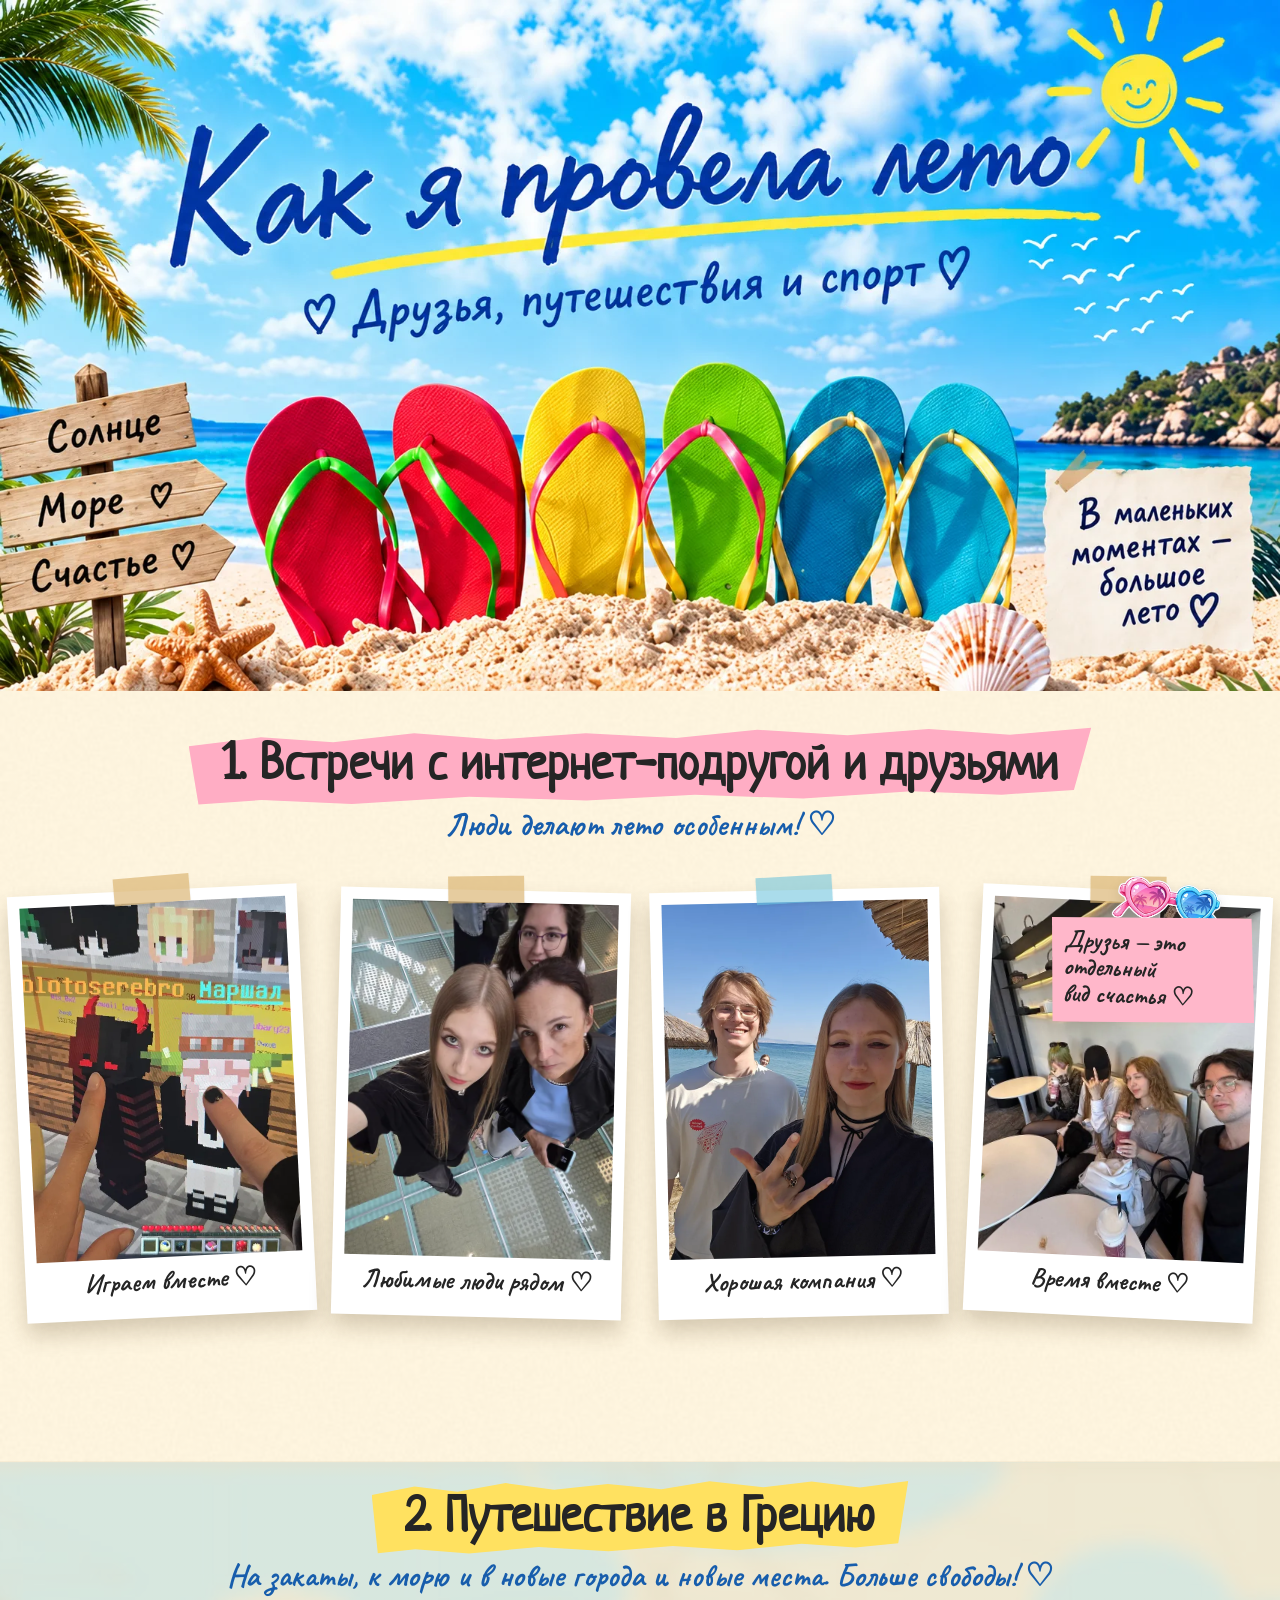
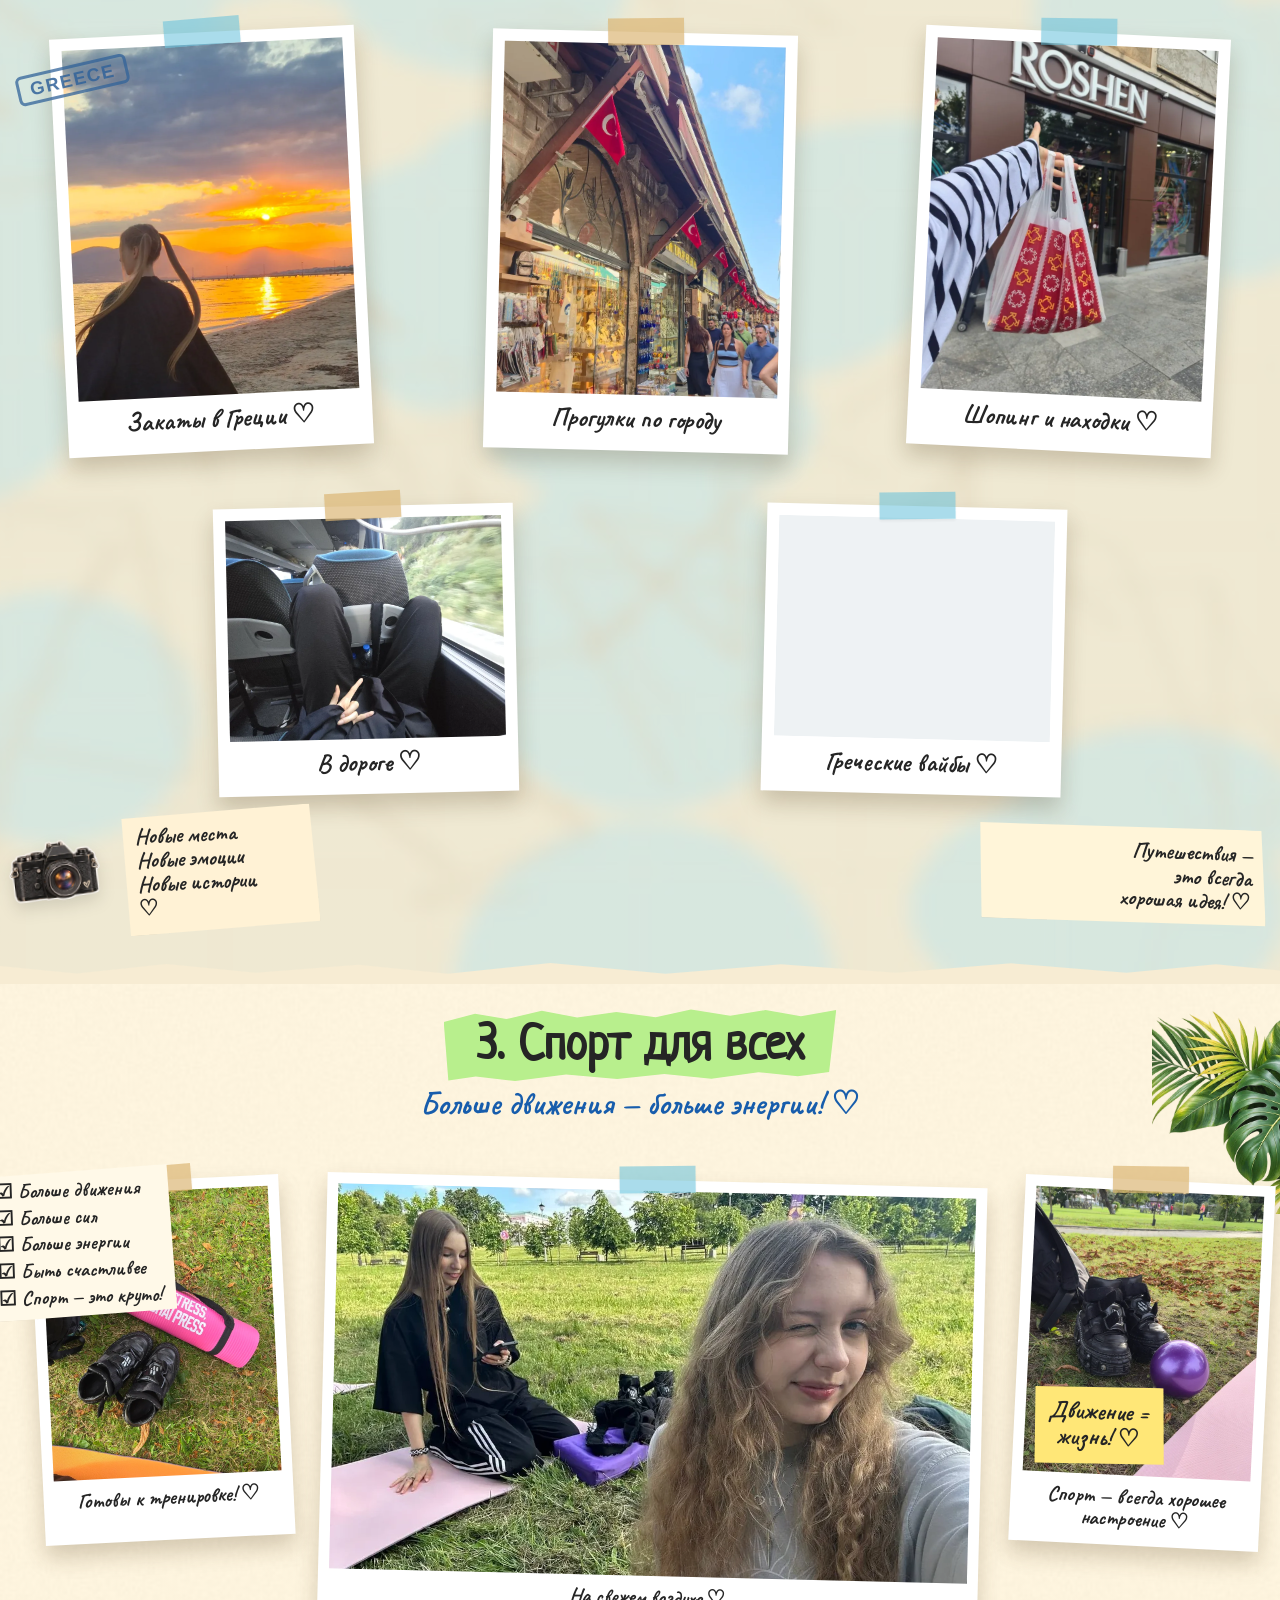
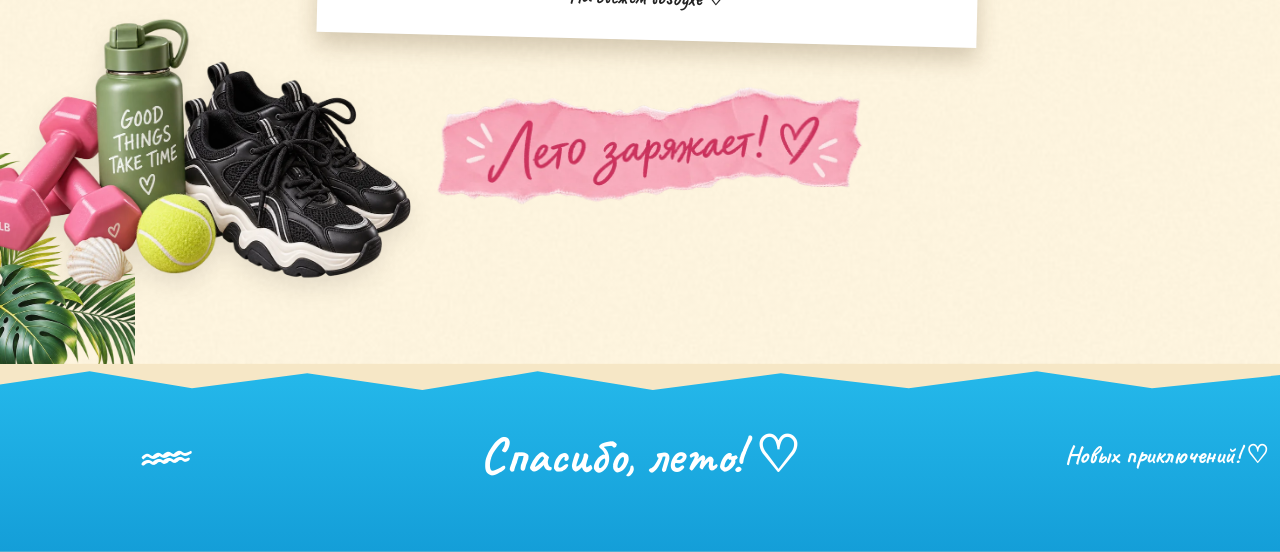
==== index.html @ 3015df46 "feat: init" ====
<!doctype html>
<html lang="ru">
<head>
<meta charset="utf-8"/>
<meta content="width=device-width, initial-scale=1.0" name="viewport"/>
<meta content="Личный летний фото-дневник: друзья, путешествие в Грецию и спорт." name="description"/>
<title>Как я провела лето</title>
<!-- Bootstrap 5.3: локальная копия, проект работает без подключения к CDN -->
<link href="assets/css/bootstrap.min.css" rel="stylesheet"/>
<link href="https://fonts.googleapis.com" rel="preconnect"/>
<link crossorigin="" href="https://fonts.gstatic.com" rel="preconnect"/>
<link as="style" href="https://fonts.googleapis.com/css2?family=Caveat:wght@500;600;700&amp;family=Marck+Script&amp;family=Neucha&amp;display=swap" onload="this.onload=null;this.rel='stylesheet'" rel="preload"/><noscript><link href="https://fonts.googleapis.com/css2?family=Caveat:wght@500;600;700&amp;family=Marck+Script&amp;family=Neucha&amp;display=swap" rel="stylesheet"/></noscript>
<link href="assets/css/style.css" rel="stylesheet"/>
</head>
<body>
<!-- HERO -->
<header class="hero hero-flat" id="top">
<div class="container-fluid px-0">
<img alt="Главный экран летнего скрапбука: Как я провела лето" class="hero-poster-flat img-fluid" decoding="async" fetchpriority="high" height="921" loading="eager" src="assets/images/hero/hero-poster-flat.webp" width="1707"/>
</div>
</header>
<main>
<!-- 1. FRIENDS -->
<section class="scrap-section friends-section position-relative" id="friends">
<img alt="" aria-hidden="true" class="section-palm section-palm-left d-none d-xl-block" decoding="async" height="615" loading="lazy" src="assets/images/decor-gen/palm-left.webp" width="620"/>
<img alt="" aria-hidden="true" class="section-palm section-palm-right d-none d-xl-block" decoding="async" height="620" loading="lazy" src="assets/images/decor-gen/palm-right.webp" width="615"/>
<div class="container position-relative content-layer">
<header class="section-heading text-center">
<h2><span class="paint-title pink">1. Встречи с интернет-подругой и друзьями</span></h2>
<p>Люди делают лето особенным! ♡</p>
</header>
<img alt="" aria-hidden="true" class="friends-glasses d-none d-lg-block" decoding="async" height="280" loading="lazy" src="assets/images/decor-gen/heart-glasses.webp" width="420"/>
<aside class="paper-note note-pink note-friends-top d-none d-xl-block">Друзья — это<br/>отдельный<br/>вид счастья ♡</aside>
<div class="row g-4 g-xl-3 align-items-start justify-content-center photo-row friends-row">
<div class="col-12 col-md-6 col-xl-3 d-flex justify-content-center">
<figure aria-label="Открыть фото на весь экран" class="polaroid js-lightbox rotate-left" role="button" tabindex="0">
<span class="tape beige"></span>
<img alt="Играем вместе в Minecraft" class="img-fluid" data-full="assets/images/friends/friends-01-full.webp" decoding="async" height="689" loading="lazy" src="assets/images/friends/friends-01.webp" width="1000"/>
<figcaption>Играем вместе ♡</figcaption>
</figure>
</div>
<div class="col-12 col-md-6 col-xl-3 d-flex justify-content-center">
<figure aria-label="Открыть фото на весь экран" class="polaroid js-lightbox rotate-sm-right" role="button" tabindex="0">
<span class="tape beige"></span>
<img alt="Фото с любимыми людьми" class="img-fluid" data-full="assets/images/friends/friends-02-full.webp" decoding="async" height="721" loading="lazy" src="assets/images/friends/friends-02.webp" width="1000"/>
<figcaption>Любимые люди рядом ♡</figcaption>
</figure>
</div>
<div class="col-12 col-md-6 col-xl-3 d-flex justify-content-center">
<figure aria-label="Открыть фото на весь экран" class="polaroid js-lightbox rotate-sm-left" role="button" tabindex="0">
<span class="tape blue"></span>
<img alt="Фото с другом у моря" class="img-fluid" data-full="assets/images/friends/friends-03-full.webp" decoding="async" height="1000" loading="lazy" src="assets/images/friends/friends-03.webp" width="750"/>
<figcaption>Хорошая компания ♡</figcaption>
</figure>
</div>
<div class="col-12 col-md-6 col-xl-3 d-flex justify-content-center">
<figure aria-label="Открыть фото на весь экран" class="polaroid js-lightbox rotate-right" role="button" tabindex="0">
<span class="tape beige"></span>
<img alt="Групповое фото друзей в кафе" class="img-fluid" data-full="assets/images/friends/friends-04-full.webp" decoding="async" height="750" loading="lazy" src="assets/images/friends/friends-04.webp" width="1000"/>
<figcaption>Время вместе ♡</figcaption>
</figure>
</div>
</div>
</div>
<div aria-hidden="true" class="torn-edge torn-blue"></div>
</section>
<!-- 2. TRAVEL -->
<section class="scrap-section travel-section position-relative" id="travel">
<div class="container position-relative content-layer">
<header class="section-heading text-center">
<h2><span class="paint-title yellow">2. Путешествие в Грецию</span></h2>
<p>На закаты, к морю и в новые города и новые места. Больше свободы! ♡</p>
</header>
<img alt="" aria-hidden="true" class="travel-plane d-none d-lg-block" decoding="async" height="433" loading="lazy" src="assets/images/decor-gen/plane.webp" width="650"/>
<img alt="" aria-hidden="true" class="travel-camera d-none d-lg-block" decoding="async" height="390" loading="lazy" src="assets/images/decor-gen/camera.webp" width="520"/>
<div aria-hidden="true" class="greece-stamp d-none d-md-block">GREECE</div>
<div class="row g-4 align-items-start justify-content-center photo-row travel-row-top">
<div class="col-12 col-md-6 col-xl-4 d-flex justify-content-center">
<figure aria-label="Открыть фото на весь экран" class="polaroid travel-card js-lightbox rotate-left" role="button" tabindex="0">
<span class="tape blue"></span>
<img alt="Закат на море в Греции" class="img-fluid" data-full="assets/images/travel/travel-01-full.webp" decoding="async" height="1000" loading="lazy" src="assets/images/travel/travel-01.webp" width="1000"/>
<figcaption>Закаты в Греции ♡</figcaption>
</figure>
</div>
<div class="col-12 col-md-6 col-xl-4 d-flex justify-content-center">
<figure aria-label="Открыть фото на весь экран" class="polaroid travel-card js-lightbox rotate-sm-right" role="button" tabindex="0">
<span class="tape beige"></span>
<img alt="Прогулки по городу во время путешествия" class="img-fluid" data-full="assets/images/travel/travel-02-full.webp" decoding="async" height="1000" loading="lazy" src="assets/images/travel/travel-02.webp" width="749"/>
<figcaption>Прогулки по городу</figcaption>
</figure>
</div>
<div class="col-12 col-md-8 col-xl-4 d-flex justify-content-center">
<figure aria-label="Открыть фото на весь экран" class="polaroid travel-card js-lightbox rotate-right" role="button" tabindex="0">
<span class="tape blue"></span>
<img alt="Покупки во время путешествия" class="img-fluid" data-full="assets/images/travel/travel-03-full.webp" decoding="async" height="1000" loading="lazy" src="assets/images/travel/travel-03.webp" width="750"/>
<figcaption>Шопинг и находки ♡</figcaption>
</figure>
</div>
</div>
<div class="row g-4 justify-content-center align-items-start photo-row travel-row-bottom mt-1">
<div class="col-12 col-md-6 col-xl-5 d-flex justify-content-center">
<figure aria-label="Открыть фото на весь экран" class="polaroid travel-card js-lightbox rotate-sm-left" role="button" tabindex="0">
<span class="tape beige"></span>
<img alt="Путешествие на автобусе" class="img-fluid" data-full="assets/images/travel/travel-04-full.webp" decoding="async" height="750" loading="lazy" src="assets/images/travel/travel-04.webp" width="1000"/>
<figcaption>В дороге ♡</figcaption>
</figure>
</div>
<div class="col-12 col-md-6 col-xl-5 d-flex justify-content-center">
<figure aria-label="Открыть фото на весь экран" class="polaroid travel-card js-lightbox rotate-sm-right" role="button" tabindex="0">
<span class="tape blue"></span>
<img alt="Греческий флаг у моря" class="img-fluid" data-full="assets/images/travel/travel-05-full.webp" decoding="async" height="834" loading="lazy" src="assets/images/travel/travel-05.webp" width="1000"/>
<figcaption>Греческие вайбы ♡</figcaption>
</figure>
</div>
</div>
<div class="row gy-3 mt-4 align-items-end justify-content-between notes-row">
<div class="col-12 col-md-5 col-xl-3 text-center text-md-start">
<aside class="paper-note note-beige rotate-left">Новые места<br/>Новые эмоции<br/>Новые истории<br/>♡</aside>
</div>
<div class="col-12 col-md-5 col-xl-3 text-center text-md-end ms-md-auto">
<aside class="paper-note rotate-right">Путешествия —<br/>это всегда<br/>хорошая идея! ♡</aside>
</div>
</div>
</div>
<div aria-hidden="true" class="torn-edge torn-paper"></div>
</section>
<!-- 3. SPORT -->
<section class="scrap-section sport-section position-relative" id="sport">
<img alt="" aria-hidden="true" class="section-palm sport-palm-left d-none d-xl-block" decoding="async" height="615" loading="lazy" src="assets/images/decor-gen/palm-left.webp" width="620"/>
<img alt="" aria-hidden="true" class="section-palm sport-palm-right d-none d-xl-block" decoding="async" height="620" loading="lazy" src="assets/images/decor-gen/palm-right.webp" width="615"/>
<div class="container position-relative content-layer">
<header class="section-heading text-center">
<h2><span class="paint-title green">3. Спорт для всех</span></h2>
<p>Больше движения — больше энергии! ♡</p>
</header>
<div class="row g-4 align-items-start justify-content-center photo-row sport-row">
<div class="col-12 col-md-4 col-xl-3 d-flex justify-content-center sport-photo-col sport-photo-left">
<figure aria-label="Открыть фото на весь экран" class="polaroid js-lightbox rotate-left" role="button" tabindex="0">
<span class="tape beige"></span>
<img alt="Спортивный коврик и обувь на траве" class="img-fluid" data-full="assets/images/sport/sport-01-full.webp" decoding="async" height="1000" loading="lazy" src="assets/images/sport/sport-01.webp" width="750"/>
<figcaption>Готовы к тренировке! ♡</figcaption>
</figure>
</div>
<div class="col-12 col-md-4 col-xl-6 d-flex justify-content-center sport-photo-col sport-photo-center">
<figure aria-label="Открыть фото на весь экран" class="polaroid js-lightbox rotate-sm-right" role="button" tabindex="0">
<span class="tape blue"></span>
<img alt="Тренировка на свежем воздухе" class="img-fluid" data-full="assets/images/sport/sport-02-full.webp" decoding="async" height="750" loading="lazy" src="assets/images/sport/sport-02.webp" width="1000"/>
<figcaption>На свежем воздухе ♡</figcaption>
</figure>
</div>
<div class="col-12 col-md-4 col-xl-3 d-flex justify-content-center sport-photo-col sport-photo-right">
<figure aria-label="Открыть фото на весь экран" class="polaroid js-lightbox rotate-right" role="button" tabindex="0">
<span class="tape beige"></span>
<img alt="Черная обувь и фиолетовый мяч" class="img-fluid" data-full="assets/images/sport/sport-03-full.webp" decoding="async" height="1000" loading="lazy" src="assets/images/sport/sport-03.webp" width="750"/>
<figcaption>Спорт — всегда хорошее настроение ♡</figcaption>
</figure>
</div>
</div>
<div class="row gy-4 mt-3 align-items-end sport-bottom-row">
<div class="col-12 col-lg-3 text-center text-lg-start order-2 order-lg-1 sport-checklist-col">
<div class="checklist-note d-inline-block text-start">
<div>☑ Больше движения</div>
<div>☑ Больше сил</div>
<div>☑ Больше энергии</div>
<div>☑ Быть счастливее</div>
<div>☑ Спорт — это круто!</div>
</div>
</div>
<div class="col-12 col-lg-6 text-center order-1 order-lg-2 sport-props-col">
<img alt="Лето заряжает!" class="energy-strip mx-auto" decoding="async" height="300" loading="lazy" src="assets/images/decor-gen/energy-strip.webp" width="900"/>
<img alt="Розовые гантели, бутылка, теннисный мяч и черные кроссовки" class="sport-props mx-auto" decoding="async" height="619" loading="lazy" src="assets/images/decor-gen/sport-props.webp" width="1100"/>
</div>
<div class="col-12 col-lg-3 text-center text-lg-end order-3 sport-note-col">
<aside class="paper-note note-yellow rotate-right d-inline-block">Движение =<br/>жизнь! ♡</aside>
</div>
</div>
</div>
</section>
</main>
<footer class="summer-footer">
<div class="container">
<div class="row align-items-center gy-2 text-center">
<div aria-hidden="true" class="col-md-3 d-none d-md-block footer-waves">≈≈≈≈</div>
<div class="col-12 col-md-6"><strong>Спасибо, лето! ♡</strong></div>
<div class="col-12 col-md-3 text-md-end"><span>Новых приключений! ♡</span></div>
</div>
</div>
</footer>
<div aria-hidden="true" class="lightbox-overlay" id="photoLightbox">
<button aria-label="Закрыть фото" class="lightbox-close" type="button">×</button>
<figure class="lightbox-figure">
<img alt="Увеличенное фото" class="lightbox-image" decoding="async" src=""/>
<figcaption class="lightbox-caption"></figcaption>
</figure>
</div>
<script>
    (function () {
      const lightbox = document.getElementById('photoLightbox');
      const lightboxImg = lightbox.querySelector('.lightbox-image');
      const lightboxCaption = lightbox.querySelector('.lightbox-caption');
      const closeBtn = lightbox.querySelector('.lightbox-close');
      const cards = document.querySelectorAll('.js-lightbox');

      function openLightbox(card) {
        const img = card.querySelector('img');
        const caption = card.querySelector('figcaption');
        lightboxImg.src = img.dataset.full || img.currentSrc || img.src;
        lightboxImg.alt = img.alt || 'Увеличенное фото';
        lightboxCaption.textContent = caption ? caption.textContent.trim() : '';
        lightbox.classList.add('is-open');
        lightbox.setAttribute('aria-hidden', 'false');
        document.body.classList.add('lightbox-open');
      }

      function closeLightbox() {
        lightbox.classList.remove('is-open');
        lightbox.setAttribute('aria-hidden', 'true');
        lightboxImg.src = '';
        document.body.classList.remove('lightbox-open');
      }

      cards.forEach(card => {
        card.addEventListener('click', () => openLightbox(card));
        card.addEventListener('keydown', (event) => {
          if (event.key === 'Enter' || event.key === ' ') {
            event.preventDefault();
            openLightbox(card);
          }
        });
      });

      closeBtn.addEventListener('click', closeLightbox);
      lightbox.addEventListener('click', (event) => {
        if (event.target === lightbox) closeLightbox();
      });
      document.addEventListener('keydown', (event) => {
        if (event.key === 'Escape' && lightbox.classList.contains('is-open')) closeLightbox();
      });
    }());
  </script>
</body>
</html>
---- assets/css/style.css ----
:root {
  --blue: #1656aa;
  --sky: #61d0f6;
  --pink: #ffadc4;
  --yellow: #ffe160;
  --green: #b8ef8d;
  --sand: #f6e4ba;
  --paper: #fff8e8;
  --ink: #252525;
}

* { box-sizing: border-box; }
html { scroll-behavior: smooth; overflow-x: hidden; }
body {
  margin: 0;
  overflow-x: hidden;
  color: var(--ink);
  background: #f6e7c6;
  font-family: "Neucha", "Comic Sans MS", cursive;
}
img { display: block; max-width: 100%; height: auto; }
.container { max-width: 1260px; }

/* =========================
   HERO
   ========================= */
.hero {
  min-height: 735px;
  background: linear-gradient(180deg, #42bce9 0%, #7dd9f8 68%, #f4e2b8 100%);
  isolation: isolate;
}
.hero-beach {
  position: absolute;
  z-index: 1;
  left: 50%;
  bottom: 0;
  transform: translateX(-50%);
  width: 100%;
  min-width: 1100px;
  height: auto;
  pointer-events: none;
}
.hero::after {
  content: "";
  position: absolute;
  z-index: 2;
  inset: 0;
  pointer-events: none;
  background: linear-gradient(180deg, rgba(58,184,233,.16) 0%, rgba(58,184,233,0) 36%, rgba(255,255,255,0) 100%);
}
.hero-content { z-index: 4; min-height: 735px; }
.hero-copy {
  position: relative;
  z-index: 6;
  width: min(980px, 86vw);
  padding-top: clamp(2.2rem, 4vw, 4rem);
}
.hero h1 {
  margin: 0;
  font-family: "Marck Script", "Caveat", cursive;
  font-size: clamp(4rem, 7.2vw, 7rem);
  line-height: .95;
  color: #104da7;
  text-shadow: 0 2px 0 rgba(255,255,255,.34);
}
.yellow-stroke {
  width: min(520px, 60vw);
  height: 11px;
  margin: .35rem auto .55rem;
  background: #ffe03e;
  border-radius: 999px;
  transform: rotate(-2.2deg);
}
.hero-copy p {
  margin: 0;
  font-family: "Caveat", cursive;
  font-size: clamp(1.7rem, 3vw, 2.8rem);
  font-weight: 700;
  color: #1758ad;
}
.hero-palm {
  position: absolute;
  z-index: 5;
  pointer-events: none;
  filter: drop-shadow(0 5px 8px rgba(0,0,0,.08));
}
.hero-palm-left { left: -1rem; top: -1rem; width: clamp(220px, 25vw, 420px); }
.hero-palm-right { right: -2rem; top: -1rem; width: clamp(210px, 23vw, 370px); }
.hero-sun {
  position: absolute;
  z-index: 7;
  top: 1.1rem;
  right: 3.6%;
  width: clamp(72px, 8vw, 116px);
  pointer-events: none;
}
.hero-sign {
  position: absolute;
  z-index: 7;
  left: .2rem;
  bottom: 7.8rem;
  width: clamp(155px, 15vw, 230px);
  filter: drop-shadow(0 10px 12px rgba(0,0,0,.14));
}
.hero-note {
  position: absolute;
  z-index: 7;
  right: .4rem;
  bottom: 7.7rem;
  width: clamp(165px, 15vw, 235px);
  filter: drop-shadow(0 9px 11px rgba(0,0,0,.12));
}
.bird-doodles {
  position: absolute;
  z-index: 7;
  right: 14%;
  top: 8.6rem;
  color: #fff;
  font-size: 1.6rem;
  line-height: .7;
  transform: rotate(-5deg);
  letter-spacing: -.2rem;
}

/* =========================
   BASE SCRAPBOOK SECTIONS
   ========================= */
.scrap-section {
  position: relative;
  padding: clamp(3.2rem, 6vw, 5.4rem) 0 clamp(3.4rem, 6vw, 5.6rem);
  isolation: isolate;
}
.scrap-section::before {
  content: "";
  position: absolute;
  z-index: -2;
  inset: 0;
  background-position: center;
  background-size: cover;
}
.friends-section::before,
.sport-section::before {
  background-image:
    linear-gradient(rgba(255,248,231,.78), rgba(255,248,231,.78)),
    url('../images/decor/paper-texture.jpg');
}
.travel-section::before {
  background-image:
    linear-gradient(rgba(255,249,232,.50), rgba(255,249,232,.50)),
    url('../images/decor/map-texture.jpg');
}
.content-layer { z-index: 4; }
.section-heading {
  position: relative;
  z-index: 6;
  margin-bottom: clamp(2.3rem, 4vw, 4rem);
}
.section-heading h2 {
  margin: 0;
  font-family: "Neucha", cursive;
  font-size: clamp(2rem, 4vw, 4rem);
  font-weight: 700;
  line-height: 1.06;
}
.paint-title {
  position: relative;
  display: inline-block;
  padding: .18em .55em .16em;
  z-index: 0;
}
.paint-title::before {
  content: "";
  position: absolute;
  z-index: -1;
  inset: -.08em -.18em;
  clip-path: polygon(0 16%, 8% 5%, 16% 13%, 25% 2%, 34% 12%, 44% 5%, 54% 13%, 63% 3%, 73% 12%, 82% 5%, 91% 14%, 100% 6%, 98% 91%, 90% 96%, 80% 90%, 68% 98%, 56% 91%, 44% 97%, 31% 90%, 18% 98%, 8% 91%, 1% 96%);
  transform: rotate(-.7deg);
}
.paint-title.pink::before { background: var(--pink); }
.paint-title.yellow::before { background: var(--yellow); }
.paint-title.green::before { background: var(--green); }
.section-heading p {
  margin: .65rem auto 0;
  max-width: 900px;
  font-family: "Caveat", cursive;
  font-size: clamp(1.45rem, 2.5vw, 2.45rem);
  font-weight: 700;
  color: #175dac;
  line-height: 1.08;
}
.section-palm {
  position: absolute;
  z-index: 1;
  width: clamp(210px, 21vw, 350px);
  pointer-events: none;
  opacity: .95;
}
.section-palm-left { left: -4.4rem; top: 2.5rem; }
.section-palm-right { right: -5rem; bottom: 2.5rem; }
.sport-palm-left { left: -5rem; bottom: 1rem; }
.sport-palm-right { right: -5rem; top: 2rem; }

/* Polaroids */
.photo-row { position: relative; z-index: 5; }
.polaroid {
  position: relative;
  width: 100%;
  max-width: 310px;
  margin: 0 auto;
  background: #fff;
  padding: 11px 11px 18px;
  box-shadow: 0 12px 22px rgba(70,45,14,.22);
  transition: transform .18s ease, box-shadow .18s ease;
}
.travel-card { max-width: 355px; }
.polaroid img {
  width: 100%;
  height: auto;
  object-fit: contain;
  background: #eef2f4;
}
.polaroid figcaption {
  padding-top: 10px;
  text-align: center;
  font-family: "Caveat", cursive;
  font-size: clamp(1.2rem, 1.55vw, 1.75rem);
  font-weight: 700;
  line-height: 1.05;
  color: #252525;
}
.tape {
  position: absolute;
  z-index: 3;
  left: 50%;
  top: -14px;
  width: 76px;
  height: 27px;
  transform: translateX(-50%) rotate(-2deg);
  opacity: .84;
  box-shadow: 0 2px 3px rgba(0,0,0,.06);
}
.tape.beige { background: rgba(220,182,116,.82); }
.tape.blue { background: rgba(105,194,219,.67); }
.rotate-left { transform: rotate(-2.8deg); }
.rotate-right { transform: rotate(2.8deg); }
.rotate-sm-left { transform: rotate(-1.3deg); }
.rotate-sm-right { transform: rotate(1.4deg); }
.rotate-left:hover { transform: rotate(-2.8deg) scale(1.015); }
.rotate-right:hover { transform: rotate(2.8deg) scale(1.015); }
.rotate-sm-left:hover { transform: rotate(-1.3deg) scale(1.015); }
.rotate-sm-right:hover { transform: rotate(1.4deg) scale(1.015); }
.polaroid:hover { box-shadow: 0 17px 27px rgba(70,45,14,.27); }

/* Notes */
.paper-note,
.checklist-note {
  position: relative;
  padding: .9rem 1.05rem;
  background: #fff5d9;
  font-family: "Caveat", cursive;
  font-size: clamp(1.2rem, 1.55vw, 1.6rem);
  font-weight: 700;
  line-height: 1.08;
  box-shadow: 0 9px 15px rgba(62,41,18,.15);
  clip-path: polygon(2% 5%, 97% 0, 100% 95%, 4% 100%);
}
.note-pink { background: #ffb7ca; }
.note-yellow { background: #ffe777; }
.note-beige { background: #fff2d5; }
.notes-row { position: relative; z-index: 6; }
.note-friends-top {
  position: absolute;
  z-index: 8;
  right: 1rem;
  top: 10.4rem;
  transform: rotate(2deg);
}
.friends-glasses {
  position: absolute;
  z-index: 8;
  right: 1.6rem;
  top: 6.8rem;
  width: clamp(100px, 11vw, 155px);
  filter: drop-shadow(0 5px 6px rgba(0,0,0,.10));
}

/* Travel decorations */
.travel-plane {
  position: absolute;
  z-index: 3;
  right: 13.5rem;
  top: 6.1rem;
  width: clamp(125px, 16vw, 260px);
  transform: rotate(-10deg);
  filter: drop-shadow(0 5px 6px rgba(0,0,0,.08));
}
.travel-flag {
  position: absolute;
  z-index: 7;
  right: .8rem;
  top: 9.2rem;
  width: clamp(110px, 11vw, 158px);
  filter: drop-shadow(0 7px 8px rgba(0,0,0,.10));
}
.travel-camera {
  position: absolute;
  z-index: 7;
  left: .4rem;
  bottom: 2rem;
  width: clamp(110px, 11vw, 165px);
  transform: rotate(-7deg);
  filter: drop-shadow(0 7px 8px rgba(0,0,0,.12));
}
.greece-stamp {
  position: absolute;
  z-index: 6;
  left: .9rem;
  top: 10rem;
  border: 3px solid rgba(50,99,154,.75);
  color: rgba(50,99,154,.86);
  padding: .18rem .65rem;
  font: 800 1.15rem/1 Arial, sans-serif;
  letter-spacing: .08em;
  transform: rotate(-13deg);
  border-radius: 6px;
}
.route-text {
  position: relative;
  z-index: 5;
  font-family: "Caveat", cursive;
  font-size: clamp(1.2rem, 2vw, 1.9rem);
  font-weight: 700;
  color: #2a608e;
}

/* Sport */
.checklist-note {
  background: #fff9e8;
  font-size: clamp(1.05rem, 1.4vw, 1.42rem);
  transform: rotate(-2deg);
}
.checklist-note div + div { margin-top: .32rem; }
.sport-bottom-row { position: relative; z-index: 6; }
.energy-strip {
  width: min(410px, 86%);
  margin-bottom: .45rem;
}
.sport-props {
  width: min(720px, 100%);
  filter: drop-shadow(0 10px 12px rgba(0,0,0,.10));
}

/* Section torn dividers */
.torn-edge {
  position: absolute;
  z-index: 9;
  left: 0;
  right: 0;
  bottom: -1px;
  height: 30px;
  clip-path: polygon(0 44%, 6% 66%, 13% 38%, 20% 64%, 28% 40%, 35% 67%, 43% 35%, 52% 67%, 61% 39%, 70% 64%, 79% 36%, 88% 64%, 95% 39%, 100% 57%, 100% 100%, 0 100%);
}
.torn-blue { background: #1bb7ea; }
.torn-paper { background: #f7ecd3; }

/* Footer */
.summer-footer {
  position: relative;
  background: linear-gradient(180deg, #25b9eb 0%, #149ed8 100%);
  color: #fff;
  padding: 2.6rem 0 2.8rem;
  clip-path: polygon(0 11%, 7% 4%, 15% 13%, 24% 5%, 33% 14%, 42% 4%, 51% 14%, 61% 5%, 71% 13%, 81% 4%, 90% 13%, 100% 6%, 100% 100%, 0 100%);
}
.summer-footer strong {
  font-family: "Caveat", cursive;
  font-size: clamp(2.2rem, 4.3vw, 4rem);
  font-weight: 700;
}
.summer-footer span,
.footer-waves {
  font-family: "Caveat", cursive;
  font-size: clamp(1.25rem, 2vw, 2rem);
  font-weight: 700;
}
.footer-waves { font-size: 3rem; letter-spacing: -.4rem; transform: rotate(-5deg); }

/* =========================
   RESPONSIVE
   ========================= */
@media (max-width: 1199.98px) {
  .hero-sign { bottom: 6rem; }
  .hero-note { bottom: 6rem; }
  .note-friends-top { display: none !important; }
  .friends-glasses { top: 7.8rem; right: .4rem; }
}

@media (max-width: 991.98px) {
  .hero { min-height: 660px; }
  .hero-content { min-height: 660px; }
  .hero-beach { width: 118%; min-width: 980px; }
  .hero-copy { padding-top: 2.8rem; }
  .hero-sign, .hero-note { display: none !important; }
  .travel-plane, .travel-flag, .travel-camera { display: none !important; }
  .section-palm { display: none !important; }
}

@media (max-width: 767.98px) {
  .hero { min-height: 610px; }
  .hero-content { min-height: 610px; }
  .hero-beach { width: 170%; min-width: 900px; }
  .hero-copy { width: 92vw; padding-top: 2.4rem; }
  .hero h1 { font-size: clamp(3.1rem, 15vw, 5rem); }
  .hero-copy p { font-size: clamp(1.4rem, 7vw, 2.05rem); }
  .yellow-stroke { width: 72vw; height: 9px; }
  .hero-sun { width: 68px; right: 1rem; }
  .bird-doodles { display: none !important; }

  .scrap-section { padding: 3.1rem 0 4rem; }
  .section-heading { margin-bottom: 2.1rem; }
  .section-heading h2 { font-size: clamp(1.8rem, 8.5vw, 2.6rem); }
  .section-heading p { font-size: 1.55rem; padding-inline: .5rem; }

  .photo-row { row-gap: 2rem !important; }
  .polaroid,
  .travel-card { max-width: min(90vw, 420px); }
  .rotate-left, .rotate-right, .rotate-sm-left, .rotate-sm-right { transform: rotate(0); }
  .rotate-left:hover, .rotate-right:hover, .rotate-sm-left:hover, .rotate-sm-right:hover { transform: scale(1.01); }
  .friends-row .col-12:nth-child(odd) .polaroid { transform: rotate(-.7deg); }
  .friends-row .col-12:nth-child(even) .polaroid { transform: rotate(.7deg); }

  .friends-glasses, .greece-stamp { display: none !important; }
  .notes-row .col-12 { text-align: center !important; }
  .paper-note { max-width: 300px; }
  .route-text { font-size: 1.18rem; }

  .checklist-note { width: min(330px, 92vw); }
  .energy-strip { width: min(360px, 86%); }
  .sport-props { width: min(620px, 100%); }
  .summer-footer { padding-top: 2.8rem; }
}

@media (max-width: 430px) {
  .hero { min-height: 570px; }
  .hero-content { min-height: 570px; }
  .hero-beach { width: 205%; min-width: 820px; }
  .hero-copy { padding-top: 2rem; }
  .hero h1 { font-size: 3.35rem; }
  .hero-copy p { font-size: 1.45rem; }
  .hero-sun { width: 58px; top: .7rem; }
  .paint-title { padding-inline: .35em; }
  .polaroid figcaption { font-size: 1.35rem; }
  .paper-note { font-size: 1.18rem; }
}

/* =========================================================
   PIXEL-PRECISION REFINEMENTS FOR THE PROVIDED LAYOUT
   Bootstrap still controls the responsive grid; these rules
   tune proportions, cropping and decorative positioning.
   ========================================================= */

/* keep decorative layers from ever creating a horizontal scrollbar */
body, main, .hero, .scrap-section, .summer-footer { width: 100%; max-width: 100%; }
.hero, .scrap-section { overflow: hidden; }

@media (min-width: 1200px) {
  .container { max-width: 1280px; }

  /* HERO: more sky, smaller beach composition, no title collisions */
  .hero,
  .hero-content { min-height: 790px; height: 790px; }
  .hero-beach {
    width: 1160px;
    min-width: 0;
    max-width: none;
    bottom: 0;
  }
  .hero-copy {
    width: 900px;
    padding-top: 52px;
  }
  .hero h1 {
    font-size: 96px;
    line-height: .92;
    white-space: nowrap;
  }
  .yellow-stroke {
    width: 535px;
    height: 10px;
    margin-top: 10px;
    margin-bottom: 10px;
  }
  .hero-copy p { font-size: 35px; }
  .hero-palm-left { width: 235px; left: -38px; top: -18px; }
  .hero-palm-right { display: none !important; }
  .hero-sun { width: 130px; top: 8px; right: 36px; }
  .hero-sign { width: 215px; left: 5px; bottom: 83px; }
  .hero-note { width: 205px; right: 13px; bottom: 80px; }
  .bird-doodles { top: 167px; right: 11%; font-size: 25px; }

  /* shared scrapbook sizing */
  .scrap-section { padding-left: 0; padding-right: 0; }
  .section-heading { margin-bottom: 58px; }
  .section-heading h2 { font-size: 49px; }
  .section-heading p { font-size: 32px; margin-top: 10px; }
  .paint-title { padding: .12em .5em .15em; }

  /* FRIENDS */
  .friends-section { padding-top: 40px; padding-bottom: 150px; }
  .friends-section .section-heading { margin-bottom: 64px; }
  .friends-row { --bs-gutter-x: 18px; }
  .friends-row .polaroid {
    max-width: 294px;
    padding: 12px 12px 18px;
  }
  .friends-row .polaroid img {
    width: 100%;
    aspect-ratio: 3 / 4;
    object-fit: cover;
  }
  .friends-row .polaroid figcaption { min-height: 42px; font-size: 26px; }
  .friends-row .col-xl-3:nth-child(1) img { object-position: 50% 50%; }
  .friends-row .col-xl-3:nth-child(2) img { object-position: 49% 50%; }
  .friends-row .col-xl-3:nth-child(3) img { object-position: 50% 44%; }
  .friends-row .col-xl-3:nth-child(4) img { object-position: 53% 50%; }
  .friends-glasses { width: 130px; top: 128px; right: 17px; }
  .note-friends-top { top: 205px; right: 8px; font-size: 25px; }
  .friends-section .notes-row { margin-top: 58px !important; }
  .friends-section .paper-note { font-size: 25px; min-width: 210px; }
  .section-palm-left { width: 245px; left: -105px; top: 12px; }
  .section-palm-right { width: 245px; right: -92px; bottom: 12px; }

  /* TRAVEL */
  .travel-section { padding-top: 45px; padding-bottom: 75px; }
  .travel-section .section-heading { margin-bottom: 52px; }
  .travel-row-top { --bs-gutter-x: 30px; }
  .travel-row-top .travel-card {
    max-width: 305px;
    padding: 12px 12px 18px;
  }
  .travel-row-top .travel-card img {
    aspect-ratio: 4 / 5;
    width: 100%;
    object-fit: cover;
  }
  .travel-row-top .travel-card figcaption { font-size: 26px; }
  .travel-row-bottom {
    margin-top: 32px !important;
    --bs-gutter-x: 58px;
  }
  .travel-row-bottom .travel-card {
    max-width: 300px;
    padding: 12px 12px 18px;
  }
  .travel-row-bottom .travel-card img {
    aspect-ratio: 5 / 4;
    width: 100%;
    object-fit: cover;
  }
  .travel-row-bottom .travel-card figcaption { font-size: 26px; }
  .travel-row-top .col-xl-4:nth-child(1) img { object-position: 50% 50%; }
  .travel-row-top .col-xl-4:nth-child(2) img { object-position: 50% 50%; }
  .travel-row-top .col-xl-4:nth-child(3) img { object-position: 50% 50%; }
  .travel-section .notes-row { margin-top: 22px !important; }
  .travel-section .paper-note { font-size: 24px; min-width: 205px; }
  .travel-plane { width: 185px; top: 160px; right: 132px; }
  .travel-flag { width: 130px; top: 176px; right: 12px; }
  .greece-stamp { top: 181px; left: 16px; }
  .travel-camera { width: 132px; left: 22px; bottom: 42px; }

  /* SPORT: compact like the mockup; props decorate instead of creating a huge row */
  .sport-section { padding-top: 44px; padding-bottom: 34px; }
  .sport-section .section-heading { margin-bottom: 45px; }
  .sport-row { --bs-gutter-x: 42px; }
  .sport-row .polaroid {
    max-width: 265px;
    padding: 11px 11px 16px;
  }
  .sport-row .polaroid img {
    aspect-ratio: 4 / 5;
    width: 100%;
    object-fit: cover;
  }
  .sport-row .polaroid figcaption {
    min-height: 50px;
    font-size: 23px;
  }
  .sport-bottom-row {
    min-height: 230px;
    margin-top: 24px !important;
    align-items: end !important;
  }
  .sport-bottom-row .col-lg-3 { padding-bottom: 18px; }
  .sport-bottom-row .col-lg-6 {
    display: flex;
    flex-direction: column;
    align-items: center;
    justify-content: flex-end;
  }
  .checklist-note { font-size: 20px; padding: 12px 15px; }
  .energy-strip { width: 315px; margin: 0 auto -2px; }
  .sport-props { width: 470px; margin-top: -1px; }
  .sport-bottom-row .paper-note { font-size: 23px; }
  .sport-palm-left { width: 235px; left: -100px; bottom: -22px; }
  .sport-palm-right { width: 235px; right: -98px; top: 18px; }

  /* divider and footer scale */
  .torn-edge { height: 34px; }
  .summer-footer {
    min-height: 165px;
    padding: 48px 0 28px;
  }
  .summer-footer strong { font-size: 50px; }
  .summer-footer span { font-size: 25px; }
  .footer-waves { font-size: 38px; }
}

/* tablet: keep photo crops consistent without any overlaps */
@media (min-width: 768px) and (max-width: 1199.98px) {
  .friends-row .polaroid img,
  .sport-row .polaroid img { aspect-ratio: 4 / 5; object-fit: cover; width: 100%; }
  .travel-row-top .travel-card img { aspect-ratio: 4 / 5; object-fit: cover; width: 100%; }
  .travel-row-bottom .travel-card img { aspect-ratio: 5 / 4; object-fit: cover; width: 100%; }
}

/* mobile: one clean column, full readability, no absolutely positioned decor over content */
@media (max-width: 767.98px) {
  .hero {
    min-height: 560px;
    background: linear-gradient(180deg, #4bc1ec 0%, #83dcf8 69%, #f1d8aa 100%);
  }
  .hero-content { min-height: 560px; }
  .hero-beach { width: 900px; min-width: 900px; bottom: 0; }
  .hero-copy { padding-top: 30px; }
  .hero h1 { line-height: .95; }
  .hero-sun { display: block !important; width: 58px; right: 10px; top: 8px; }

  .scrap-section { padding-top: 48px; padding-bottom: 62px; }
  .section-heading { margin-bottom: 38px; }
  .photo-row { --bs-gutter-y: 34px; }
  .polaroid,
  .travel-card { max-width: min(86vw, 390px); }
  .friends-row .polaroid img,
  .sport-row .polaroid img,
  .travel-row-top .travel-card img {
    aspect-ratio: 4 / 5;
    object-fit: cover;
    width: 100%;
  }
  .travel-row-bottom .travel-card img {
    aspect-ratio: 5 / 4;
    object-fit: cover;
    width: 100%;
  }
  .friends-section .notes-row,
  .travel-section .notes-row { margin-top: 36px !important; }
  .sport-bottom-row { margin-top: 32px !important; }
  .sport-props { width: min(92vw, 480px); }
  .summer-footer { clip-path: polygon(0 8%, 9% 3%, 20% 10%, 32% 4%, 45% 10%, 57% 3%, 70% 10%, 83% 4%, 100% 9%, 100% 100%, 0 100%); }
}

/* final vertical rhythm alignment against the reference poster */
@media (min-width: 1200px) {
  .hero-beach {
    -webkit-mask-image: linear-gradient(to bottom, transparent 0, rgba(0,0,0,.45) 8%, #000 20%, #000 100%);
    mask-image: linear-gradient(to bottom, transparent 0, rgba(0,0,0,.45) 8%, #000 20%, #000 100%);
  }
  .friends-section { padding-bottom: 176px; }
  .travel-section { padding-bottom: 61px; }

  .sport-section { padding-bottom: 12px; }
  .sport-bottom-row {
    min-height: 82px;
    margin-top: 6px !important;
  }
  .sport-bottom-row .col-lg-3 { padding-bottom: 6px; }
  .energy-strip { width: 286px; margin-bottom: -3px; }
  .sport-props { width: 410px; }

  .summer-footer {
    min-height: 188px;
    padding-top: 54px;
    padding-bottom: 34px;
  }
}

/* sport composition: side notes sit beside the photos, while the props stay compact */
@media (min-width: 1200px) {
  .sport-section .section-heading { margin-bottom: 95px; }
  .sport-section { padding-bottom: 0; }
  .sport-bottom-row { margin-top: -55px !important; }
  .energy-strip { margin-bottom: -70px; }
  .sport-bottom-row .col-lg-3:first-child .checklist-note {
    transform: translateY(-300px) rotate(-2deg);
  }
  .sport-bottom-row .col-lg-3:last-child .paper-note {
    transform: translateY(-300px) rotate(2.8deg);
  }
}

@media (min-width: 1200px) {
  .sport-row { max-width: 1000px; margin-left: auto; margin-right: auto; }
  .sport-bottom-row .col-lg-3:first-child .checklist-note {
    transform: translateY(-390px) rotate(-2deg);
  }
  .sport-bottom-row .col-lg-3:last-child .paper-note {
    transform: translateY(-390px) rotate(2.8deg);
  }
}

/* =========================================================
   REVISION 2 — fixes from annotated screenshots
   ========================================================= */

/* photos should stay still on hover; opening now happens on click */
.polaroid,
.polaroid:hover,
.rotate-left:hover,
.rotate-right:hover,
.rotate-sm-left:hover,
.rotate-sm-right:hover {
  transition: box-shadow .18s ease;
}
.rotate-left:hover { transform: rotate(-2.8deg); }
.rotate-right:hover { transform: rotate(2.8deg); }
.rotate-sm-left:hover { transform: rotate(-1.3deg); }
.rotate-sm-right:hover { transform: rotate(1.4deg); }
.polaroid:hover { box-shadow: 0 12px 22px rgba(70,45,14,.22); }
.js-lightbox { cursor: zoom-in; }
.js-lightbox:focus-visible {
  outline: 3px solid rgba(22, 86, 170, .48);
  outline-offset: 4px;
}

/* default lightbox */
body.lightbox-open { overflow: hidden; }
.lightbox-overlay {
  position: fixed;
  inset: 0;
  z-index: 1000;
  display: flex;
  align-items: center;
  justify-content: center;
  padding: 1rem;
  background: rgba(7, 13, 24, .84);
  opacity: 0;
  visibility: hidden;
  pointer-events: none;
  transition: opacity .18s ease, visibility .18s ease;
}
.lightbox-overlay.is-open {
  opacity: 1;
  visibility: visible;
  pointer-events: auto;
}
.lightbox-figure {
  margin: 0;
  width: min(96vw, 1220px);
  max-height: 94vh;
  display: flex;
  flex-direction: column;
  align-items: center;
  gap: .7rem;
}
.lightbox-image {
  display: block;
  width: auto;
  max-width: 100%;
  max-height: calc(94vh - 4rem);
  border-radius: 8px;
  box-shadow: 0 22px 50px rgba(0, 0, 0, .35);
  background: #fff;
}
.lightbox-caption {
  color: #fff;
  text-align: center;
  font-family: "Caveat", cursive;
  font-size: clamp(1.35rem, 2vw, 2rem);
  font-weight: 700;
}
.lightbox-close {
  position: absolute;
  top: .8rem;
  right: 1rem;
  width: 46px;
  height: 46px;
  border: 0;
  border-radius: 50%;
  background: rgba(255,255,255,.15);
  color: #fff;
  font-size: 2rem;
  line-height: 1;
}

@media (min-width: 1200px) {
  /* HERO */
  .hero,
  .hero-content { min-height: 770px; height: 770px; }
  .hero-palm-left {
    width: 210px;
    left: -22px;
    top: -6px;
  }
  .hero-sun {
    width: 116px;
    top: 40px;
    right: 96px;
  }
  .hero-sign {
    width: 188px;
    left: 28px;
    bottom: 26px;
  }
  .hero-note {
    width: 198px;
    right: 28px;
    bottom: 58px;
  }
  .yellow-stroke {
    width: 505px;
    height: 8px;
    margin-top: 8px;
    margin-bottom: 13px;
    transform: rotate(-1.4deg);
  }

  /* FRIENDS */
  .friends-section {
    padding-top: 42px;
    padding-bottom: 44px;
  }
  .friends-section .section-palm { display: none !important; }
  .friends-section .notes-row { display: none !important; }
  .friends-section .torn-edge {
    display: none;
  }
  .friends-section .section-heading { margin-bottom: 48px; }
  .friends-row .polaroid { max-width: 290px; }
  .friends-glasses {
    width: 112px;
    top: 132px;
    right: 58px;
  }
  .note-friends-top {
    top: 182px;
    right: 24px;
    font-size: 24px;
  }

  /* TRAVEL */
  .travel-section {
    padding-top: 22px;
    padding-bottom: 42px;
  }
  .travel-section .section-heading { margin-bottom: 38px; }
  .travel-plane {
    right: 112px;
    top: 148px;
    width: 150px;
  }
  .travel-flag { display: none !important; }
  .travel-section .notes-row {
    margin-top: 8px !important;
    position: relative;
    z-index: 7;
  }
  .travel-section .notes-row > .col-xl-3:first-child {
    padding-left: 8.5rem;
  }
  .travel-section .notes-row > .col-xl-3:last-child {
    margin-top: .25rem;
  }
  .travel-section .paper-note {
    min-width: 198px;
    font-size: 22px;
  }
  .travel-camera {
    width: 92px;
    left: 18px;
    bottom: 72px;
    transform: rotate(-4deg);
    z-index: 5;
  }

  /* SPORT */
  .sport-section {
    padding-top: 28px;
    padding-bottom: 10px;
  }
  .sport-section .section-heading {
    margin-bottom: 58px;
  }
  .sport-row {
    max-width: 1100px;
    margin-inline: auto;
    --bs-gutter-x: 18px;
  }
  .sport-photo-left .polaroid,
  .sport-photo-right .polaroid {
    max-width: 250px;
  }
  .sport-photo-center .polaroid {
    max-width: 338px;
  }
  .sport-photo-center .polaroid img {
    aspect-ratio: 1 / 1.15;
    object-position: center top;
  }
  .sport-photo-left .polaroid img,
  .sport-photo-right .polaroid img {
    aspect-ratio: 4 / 5;
  }
  .sport-row .polaroid figcaption {
    min-height: 48px;
    font-size: 21px;
  }
  .sport-bottom-row {
    position: relative;
    min-height: 156px;
    margin-top: -8px !important;
    align-items: end !important;
  }
  .sport-checklist-col {
    display: flex;
    align-items: flex-start;
    justify-content: flex-start;
    padding-top: 4px;
    transform: translateY(-238px);
    z-index: 7;
  }
  .sport-note-col {
    display: flex;
    align-items: flex-start;
    justify-content: flex-end;
    transform: translateY(-210px);
    z-index: 7;
  }
  .sport-note-col .paper-note {
    font-size: 22px;
  }
  .sport-props-col {
    position: relative;
    transform: translateX(-268px);
    align-items: flex-end !important;
  }
  .sport-props-col .energy-strip {
    width: 290px;
    margin: 0 0 -54px;
  }
  .sport-props-col .sport-props {
    width: 385px;
  }
  .sport-palm-right {
    width: 210px;
    right: -82px;
    top: 18px;
  }
}

/* tablet cleanup */
@media (min-width: 768px) and (max-width: 1199.98px) {
  .friends-section .notes-row { display: none !important; }
  .friends-section { padding-bottom: 48px; }
  .friends-section .torn-edge { display: none; }
  .travel-camera { width: 84px; left: 10px; bottom: 20px; }
  .travel-flag { display: none !important; }
  .sport-row .col-md-4:nth-child(2) .polaroid { max-width: 330px; }
  .sport-row .col-md-4:nth-child(1) .polaroid,
  .sport-row .col-md-4:nth-child(3) .polaroid { max-width: 250px; }
  .sport-props-col { order: 3 !important; }
}

/* mobile */
@media (max-width: 767.98px) {
  .yellow-stroke { height: 6px; width: 68vw; }
  .friends-section .notes-row,
  .travel-flag,
  .travel-camera,
  .travel-plane,
  .friends-glasses,
  .note-friends-top { display: none !important; }
  .friends-section .torn-edge { display: none; }
  .friends-section { padding-bottom: 48px; }

  .sport-photo-center .polaroid { max-width: min(88vw, 360px); }
  .sport-photo-left .polaroid,
  .sport-photo-right .polaroid { max-width: min(82vw, 320px); }
  .sport-bottom-row {
    margin-top: 24px !important;
    row-gap: 1rem;
  }
  .sport-props-col {
    order: 3 !important;
  }
  .sport-checklist-col { order: 2 !important; }
  .sport-note-col { order: 4 !important; }
  .sport-props-col .energy-strip { margin-bottom: -40px; width: min(72vw, 290px); }
  .sport-props-col .sport-props { width: min(88vw, 390px); }
}

@media (max-width: 767.98px) {
  .rotate-left:hover,
  .rotate-right:hover,
  .rotate-sm-left:hover,
  .rotate-sm-right:hover {
    transform: rotate(0) !important;
  }
  .friends-row .col-12:nth-child(odd) .polaroid:hover { transform: rotate(-.7deg) !important; }
  .friends-row .col-12:nth-child(even) .polaroid:hover { transform: rotate(.7deg) !important; }
}

/* =========================================================
   REVISION 3 — pixel alignment pass from the marked screenshots
   ========================================================= */
@media (min-width: 1200px) {
  /* 1. Hero: put the highlighted pieces into the requested zones. */
  .hero-sun {
    width: 230px;
    top: 72px;
    right: 105px;
  }
  .hero-sign {
    width: 300px;
    left: -290px;
    bottom: 8px;
  }
  .hero-note {
    width: 210px;
    right: -100px;
    bottom: 48px;
  }
  .yellow-stroke {
    width: 500px;
    height: 6px;
    margin-top: 8px;
    margin-bottom: 13px;
    transform: rotate(-1deg);
  }

  /* 2. Friends: no bottom stickers/palms, but keep the section ending
     at a calm, deliberate baseline instead of snapping immediately. */
  .friends-section {
    padding-bottom: 145px;
  }

  /* 4. Travel: camera sits beside/below the note, never over its text. */
  .travel-camera {
    width: 96px;
    left: 6px;
    bottom: 28px;
  }
  .travel-section .notes-row > .col-xl-3:first-child {
    padding-left: 7.5rem;
    transform: translateY(-10px);
  }

  /* 5. Sport: exact three-part desktop composition. The middle photo is
     deliberately much wider while keeping almost the same height. */
  .sport-row {
    display: grid;
    grid-template-columns: 260px 680px 260px;
    column-gap: 20px;
    max-width: 1280px;
    width: 1280px;
    margin-left: auto;
    margin-right: auto;
    --bs-gutter-x: 0;
    --bs-gutter-y: 0;
  }
  .sport-row > .sport-photo-col {
    width: auto;
    max-width: none;
    padding-left: 0;
    padding-right: 0;
  }
  .sport-photo-left { grid-column: 1; }
  .sport-photo-center { grid-column: 2; }
  .sport-photo-right { grid-column: 3; }
  .sport-photo-left .polaroid,
  .sport-photo-right .polaroid {
    max-width: 250px;
  }
  .sport-photo-center .polaroid {
    width: 660px;
    max-width: 660px;
  }
  .sport-photo-center .polaroid img {
    width: 100%;
    height: 385px;
    aspect-ratio: auto;
    object-fit: cover;
    object-position: 50% 36%;
  }
  .sport-photo-center .polaroid figcaption {
    min-height: 48px;
  }

  /* Props: move the whole black-marked group into the yellow-marked area. */
  .sport-props-col {
    transform: translate(-538px, -24px);
  }
  .sport-props-col .energy-strip {
    width: 290px;
  }
  .sport-props-col .sport-props {
    width: 385px;
  }
}

/* keep Bootstrap stacking intact below desktop */
@media (max-width: 1199.98px) {
  .sport-row {
    display: flex;
    width: auto;
  }
  .sport-photo-center .polaroid img {
    height: auto;
  }
}

/* narrow phones: keep the decorative sun away from the title */
@media (max-width: 575.98px) {
  .hero-sun { display: none !important; }
}

/* =========================================================
   REVISION 4 — final polish: stable offline fallbacks, spacing and desktop balance
   ========================================================= */
:root {
  --font-hand: "Caveat", "Segoe Print", "Comic Neue", "Comic Sans MS", cursive, sans-serif;
  --font-title: "Marck Script", "Segoe Script", "URW Chancery L", "Segoe Print", "Comic Neue", cursive, sans-serif;
  --font-marker: "Neucha", "Segoe Print", "Comic Neue", "Comic Sans MS", cursive, sans-serif;
}

body { font-family: var(--font-marker); }
.hero h1 { font-family: var(--font-title); }
.hero-copy p,
.section-heading p,
.polaroid figcaption,
.paper-note,
.checklist-note,
.route-text,
.summer-footer strong,
.summer-footer span,
.footer-waves,
.lightbox-caption { font-family: var(--font-hand); }
.section-heading h2 { font-family: var(--font-marker); }

/* Keep the image cards completely still under the pointer. */
.polaroid,
.polaroid:hover {
  transition: box-shadow .15s ease;
}

/* The lower edge of the friends block is intentional and clean. */
.friends-section::after {
  content: "";
  position: absolute;
  left: 0;
  right: 0;
  bottom: 0;
  height: 1px;
  background: rgba(174, 146, 92, .08);
  pointer-events: none;
}

@media (min-width: 1200px) {
  /* Slightly more breathing room around the travel bottom notes. */
  .travel-section .notes-row {
    min-height: 92px;
    align-items: center !important;
  }
  .travel-camera {
    bottom: 34px;
  }

  /* Sport stickers should read as side decorations, not cover the photos. */
  .sport-checklist-col,
  .sport-note-col {
    pointer-events: none;
  }
  .sport-checklist-col .checklist-note,
  .sport-note-col .paper-note {
    pointer-events: auto;
  }

  /* Keep props in the requested lower-left target while adding a little air. */
  .sport-props-col {
    transform: translate(-528px, -12px);
  }
  .sport-props-col .sport-props {
    width: 390px;
  }
}

@media (min-width: 1500px) {
  .sport-checklist-col {
    transform: translate(-150px, -238px);
  }
  .sport-note-col {
    transform: translate(145px, -210px);
  }
}

@media (min-width: 1200px) and (max-width: 1499.98px) {
  .sport-checklist-col {
    transform: translate(-30px, -238px);
  }
  .sport-note-col {
    transform: translate(30px, -210px);
  }
}

@media (max-width: 767.98px) {
  body { font-family: var(--font-marker); }
  .hero h1 { font-family: var(--font-title); }
  .hero-sun { display: none !important; }
  .lightbox-overlay { padding: .65rem; }
  .lightbox-close {
    top: .55rem;
    right: .55rem;
    width: 42px;
    height: 42px;
  }
}

/* =========================================================
   REVISION 5 — final requested move of the sport bottom decor
   ========================================================= */
@media (min-width: 1200px) {
  .sport-bottom-row {
    position: relative;
    min-height: 255px;
    margin-top: 4px !important;
    overflow: visible;
  }

  /* put the props group into the left highlighted zone */
  .sport-props-col {
    position: absolute;
    left: -105px;
    bottom: -8px;
    width: 430px;
    transform: none !important;
    display: block !important;
    text-align: left !important;
    z-index: 6;
  }
  .sport-props-col .sport-props {
    position: relative;
    z-index: 2;
    width: 400px;
    margin: 0;
  }

  /* move the pink ribbon into the right highlighted zone and enlarge it */
  .sport-props-col .energy-strip {
    position: absolute;
    left: 470px;
    top: 22px;
    width: 350px;
    margin: 0;
    z-index: 1;
  }
}

@media (min-width: 1200px) and (max-width: 1499.98px) {
  .sport-props-col {
    left: -70px;
  }
  .sport-props-col .energy-strip {
    left: 435px;
    top: 28px;
    width: 330px;
  }
}

@media (max-width: 1199.98px) {
  .sport-props-col .energy-strip,
  .sport-props-col .sport-props {
    position: static;
  }
}

/* =========================================================
   REVISION 6 — final sport-bottom placement from the last markup
   ========================================================= */
@media (min-width: 1200px) {
  /* Left props group: center it inside the user's yellow target area. */
  .sport-props-col {
    left: -125px;
    bottom: 82px;
    width: 440px;
  }
  .sport-props-col .sport-props {
    width: 440px;
    margin: 0;
  }

  /* Pink "Лето заряжает!" ribbon: move to the green target and enlarge it. */
  .sport-props-col .energy-strip {
    left: 482px;
    top: 4px;
    width: 590px;
    margin: 0;
  }
}

@media (min-width: 1200px) and (max-width: 1499.98px) {
  .sport-props-col {
    left: -92px;
    bottom: 72px;
    width: 420px;
  }
  .sport-props-col .sport-props {
    width: 420px;
  }
  .sport-props-col .energy-strip {
    left: 450px;
    top: 8px;
    width: 540px;
  }
}

/* =========================================================
   REVISION 7 — last visual cleanup from the final comments
   ========================================================= */
@media (min-width: 1200px) {
  /* HERO: hide edge seams and slightly rebalance the decorative items. */
  .hero-beach {
    width: 1290px;
    min-width: 0;
    max-width: none;
    bottom: 0;
    clip-path: inset(0 84px 0 84px);
    -webkit-mask-image: linear-gradient(to bottom, transparent 0, rgba(0,0,0,.45) 8%, #000 20%, #000 100%);
    mask-image: linear-gradient(to bottom, transparent 0, rgba(0,0,0,.45) 8%, #000 20%, #000 100%);
  }
  .hero-palm-left {
    width: 228px;
    left: -2px;
    top: -6px;
    clip-path: inset(0 28px 0 0);
  }
  .hero-sign {
    width: 236px;
    left: 10px;
    bottom: 22px;
  }
  .hero-note {
    width: 212px;
    right: 14px;
    bottom: 56px;
    clip-path: inset(0 0 0 36px);
  }
  .yellow-stroke {
    width: 540px;
    height: 5px;
    margin-top: 12px;
    margin-bottom: 13px;
    transform: rotate(-1deg);
  }

  /* SPORT: enlarge props and move the ribbon into the marked green zone. */
  .sport-bottom-row {
    min-height: 305px;
    overflow: visible;
  }
  .sport-props-col {
    left: -96px;
    bottom: 74px;
    width: 560px;
    z-index: 6;
  }
  .sport-props-col .sport-props {
    width: 520px;
    margin: 0;
  }
  .sport-props-col .energy-strip {
    left: 540px;
    top: 54px;
    width: 480px;
    margin: 0;
    z-index: 1;
  }
}

@media (min-width: 1200px) and (max-width: 1499.98px) {
  .hero-beach {
    width: 1230px;
    clip-path: inset(0 72px 0 72px);
  }
  .hero-sign {
    width: 220px;
    left: 6px;
  }
  .hero-note {
    width: 202px;
    right: 10px;
  }

  .sport-props-col {
    left: -70px;
    bottom: 66px;
    width: 520px;
  }
  .sport-props-col .sport-props {
    width: 480px;
  }
  .sport-props-col .energy-strip {
    left: 500px;
    top: 56px;
    width: 440px;
  }
}

/* =========================================================
   REVISION 8 — flat hero poster + final sport note move
   ========================================================= */
.hero-flat {
  min-height: auto !important;
  height: auto !important;
  background: transparent !important;
  overflow: visible !important;
}
.hero-flat .container-fluid {
  max-width: 100%;
}
.hero-poster-flat {
  display: block;
  width: 100%;
  height: auto;
}
.hero-flat::after,
.hero-flat .torn-edge,
.hero-flat .hero-beach,
.hero-flat .hero-palm,
.hero-flat .hero-sun,
.hero-flat .hero-content,
.hero-flat .hero-copy,
.hero-flat .hero-sign,
.hero-flat .hero-note,
.hero-flat .bird-doodles {
  display: none !important;
}

@media (min-width: 1200px) {
  .sport-bottom-row {
    position: relative;
    min-height: 310px;
  }
  .sport-note-col {
    position: absolute;
    right: 115px;
    bottom: 42px;
    transform: none !important;
    z-index: 8;
    width: auto;
    text-align: center !important;
    display: block !important;
  }
  .sport-note-col .paper-note {
    font-size: 24px;
    margin: 0;
  }
}

@media (min-width: 1200px) and (max-width: 1499.98px) {
  .sport-note-col {
    right: 86px;
    bottom: 38px;
  }
}

@media (max-width: 1199.98px) {
  .hero-flat { background: transparent !important; }
  .hero-poster-flat {
    width: 100%;
    max-width: 100%;
  }
}

/* =========================================================
   REVISION 9 — requested mobile sport spacing + new hero image
   ========================================================= */
@media (max-width: 767.98px) {
  /* Keep the ribbon readable and place the props a little lower on phones. */
  .sport-props-col .energy-strip {
    margin-bottom: 12px !important;
  }
  .sport-props-col .sport-props {
    margin-top: 22px !important;
  }
}

/* =========================================================
   REVISION 10 — move the yellow sport note into the lower-right area
   ========================================================= */
@media (min-width: 1200px) {
  .sport-note-col {
    right: 128px;
    bottom: 98px;
  }
}

@media (min-width: 1200px) and (max-width: 1499.98px) {
  .sport-note-col {
    right: 102px;
    bottom: 92px;
  }
}
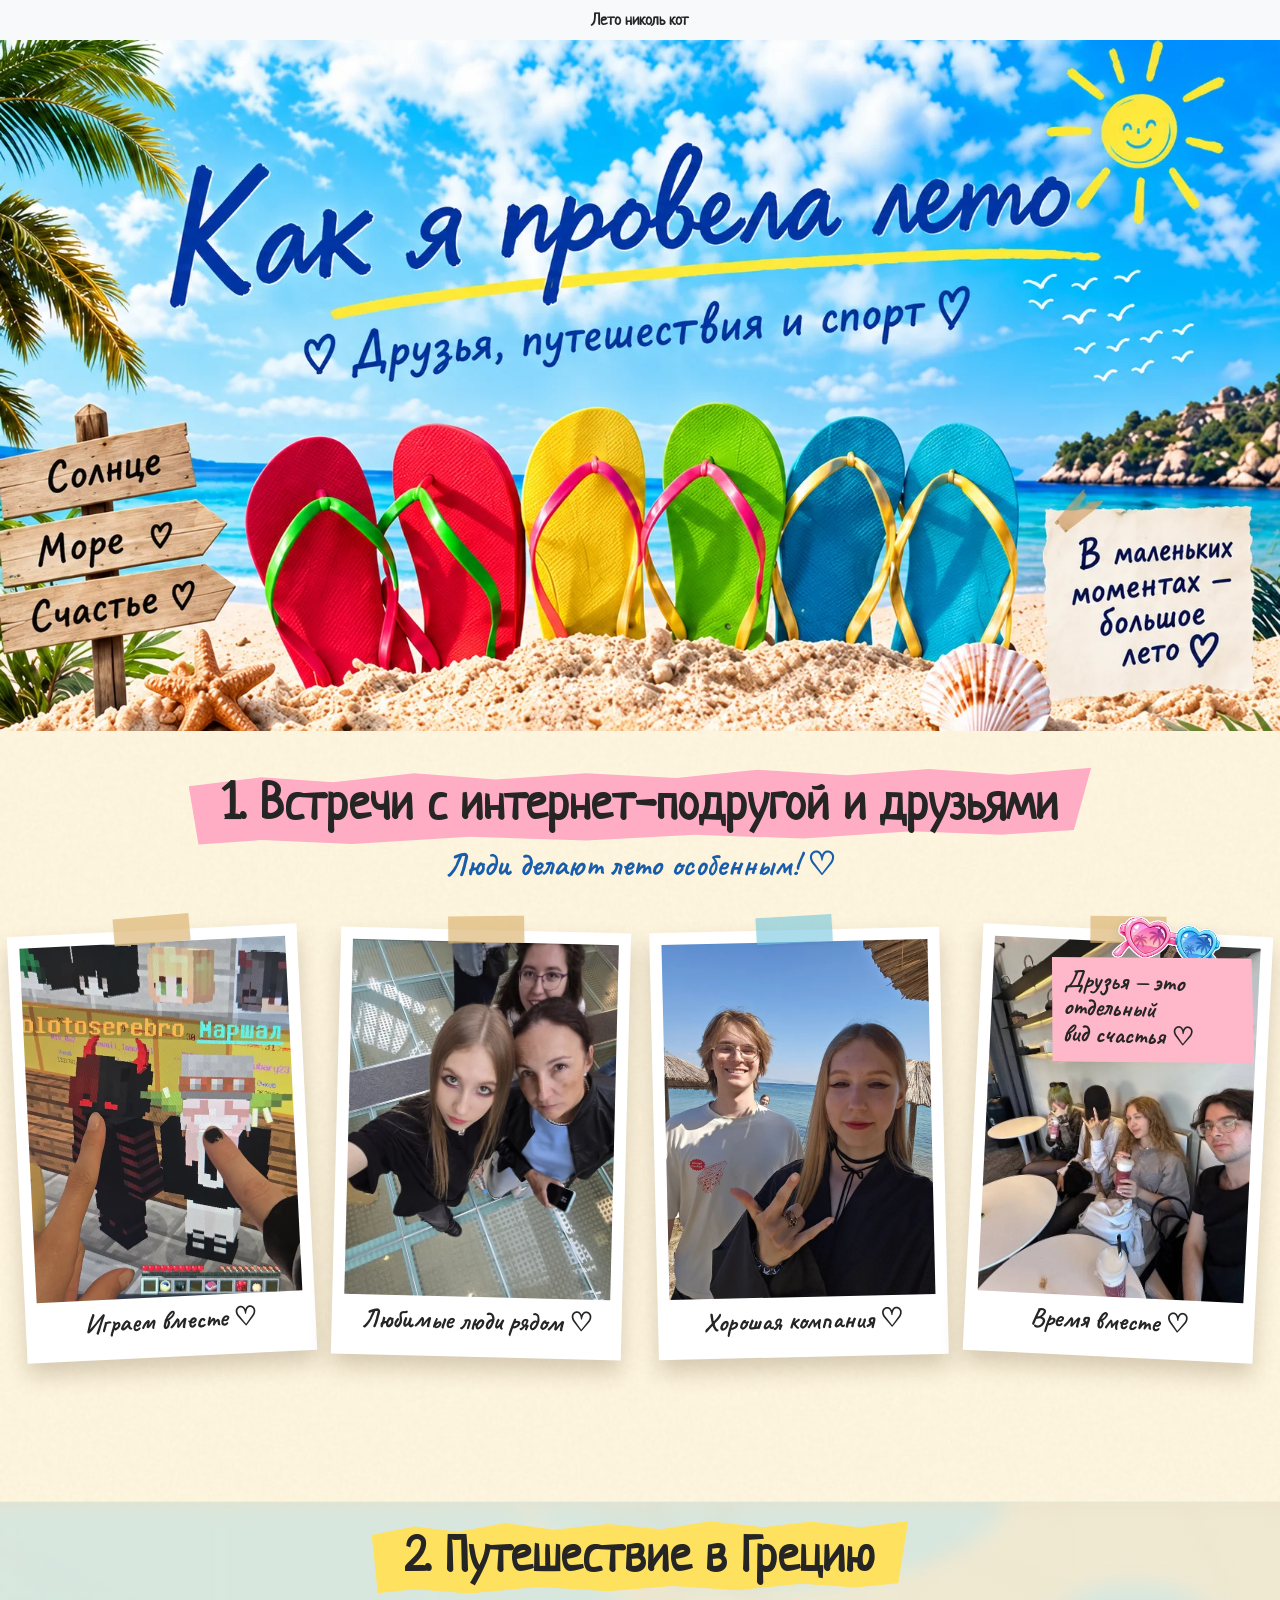
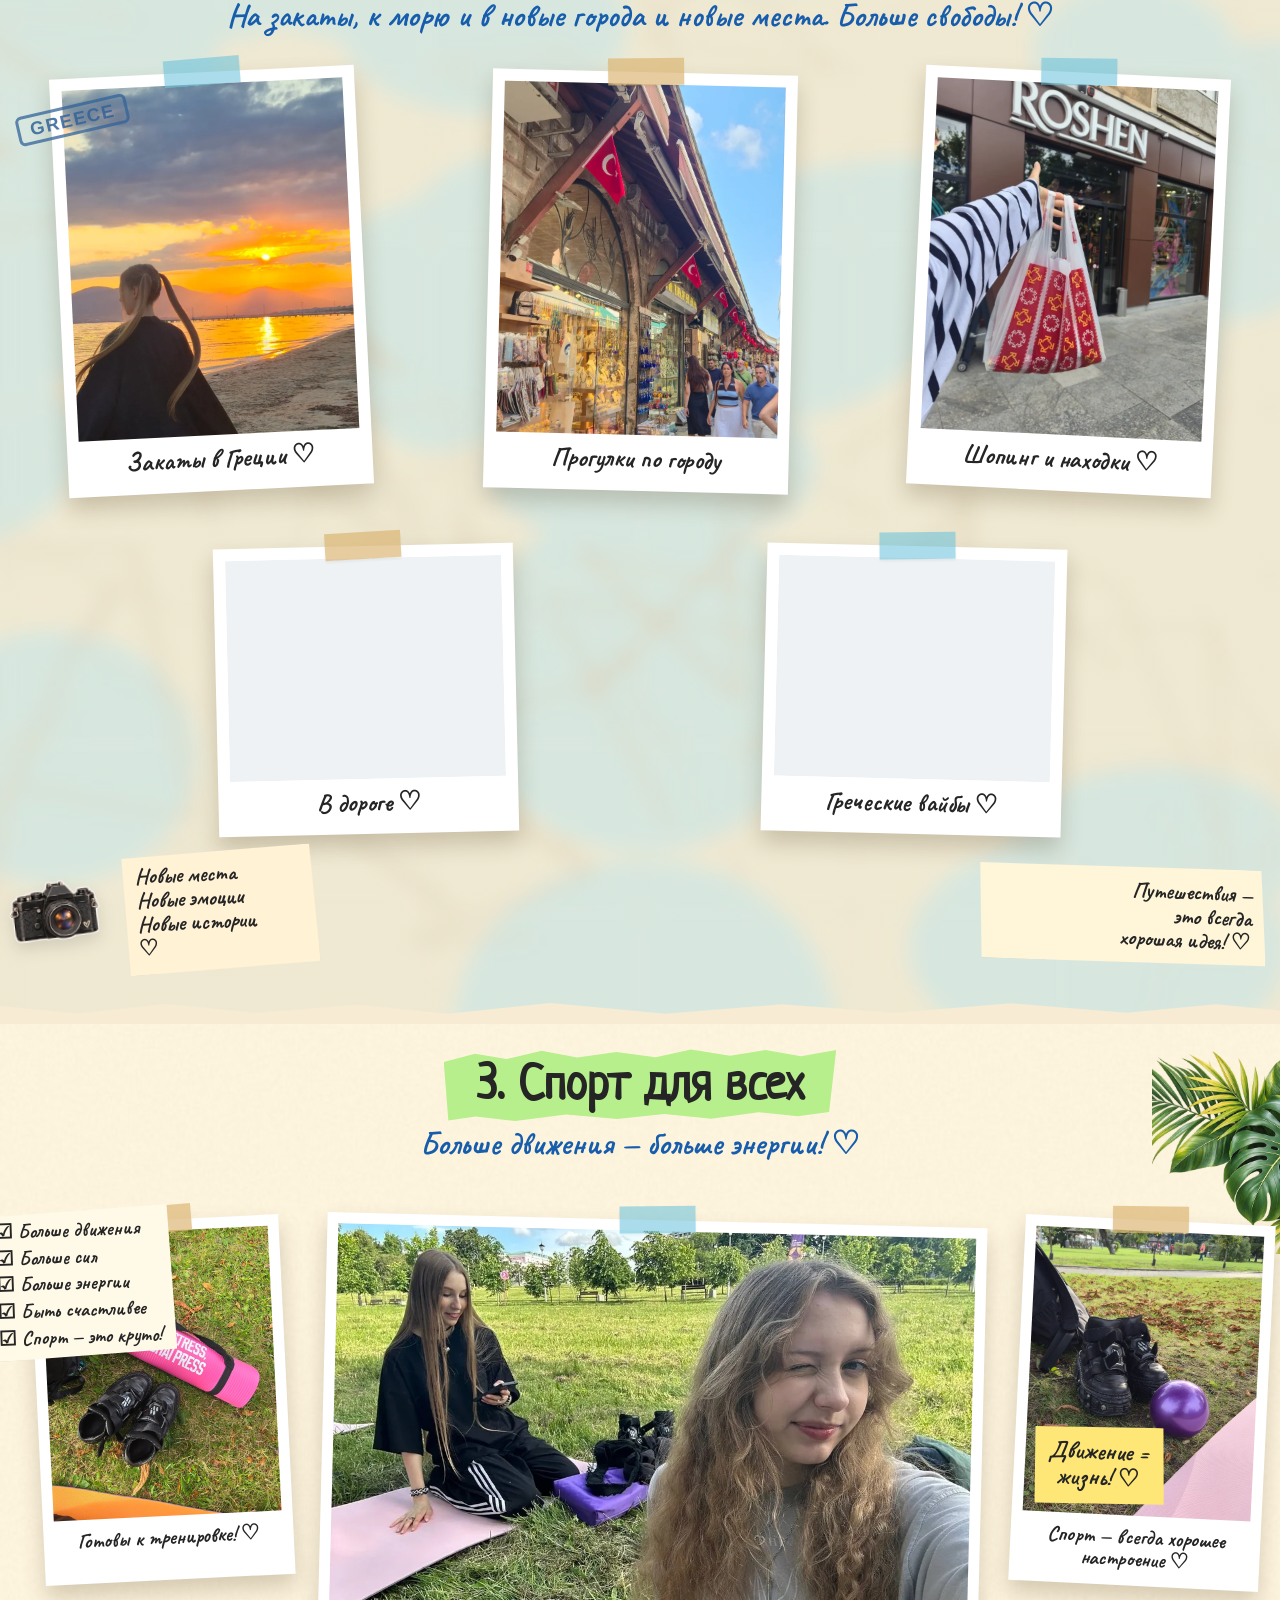
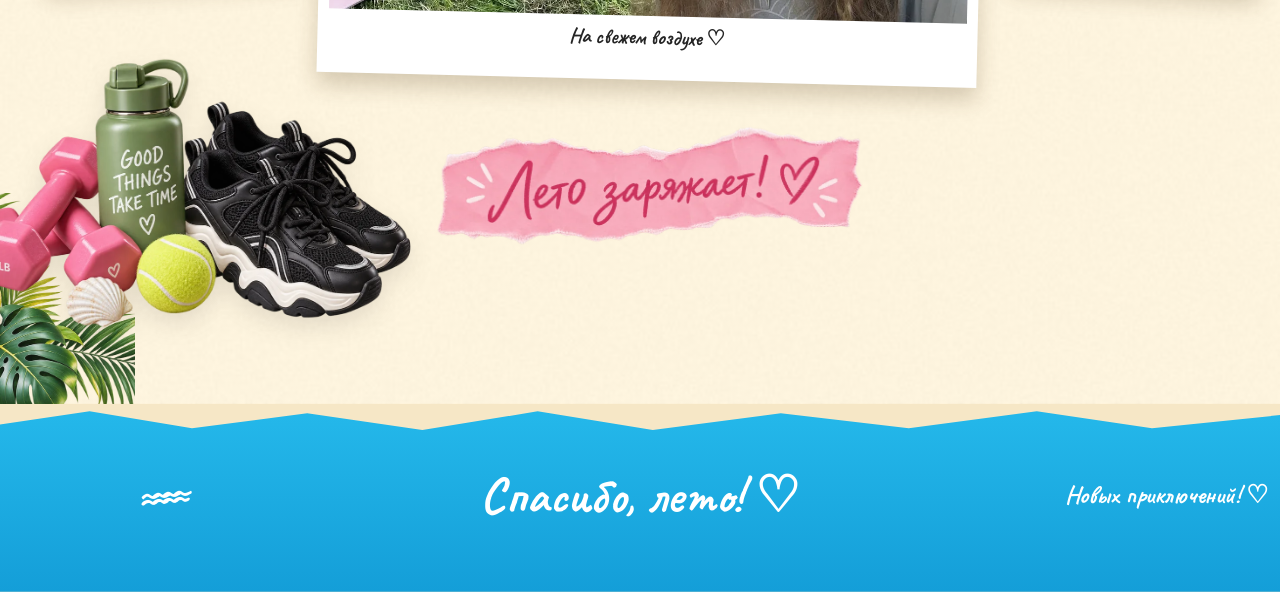
==== commit 42aef8ac: "feat: add site header" ====
--- a/index.html
+++ b/index.html
@@ -14,7 +14,10 @@
 </head>
 <body>
 <!-- HERO -->
-<header class="hero hero-flat" id="top">
+<header class="hero hero-flat" id="top" data-version="feature-header">
+  <div class="text-center py-2 bg-light">
+    <strong>Лето николь кот</strong>
+</div>
 <div class="container-fluid px-0">
 <img alt="Главный экран летнего скрапбука: Как я провела лето" class="hero-poster-flat img-fluid" decoding="async" fetchpriority="high" height="921" loading="eager" src="assets/images/hero/hero-poster-flat.webp" width="1707"/>
 </div>
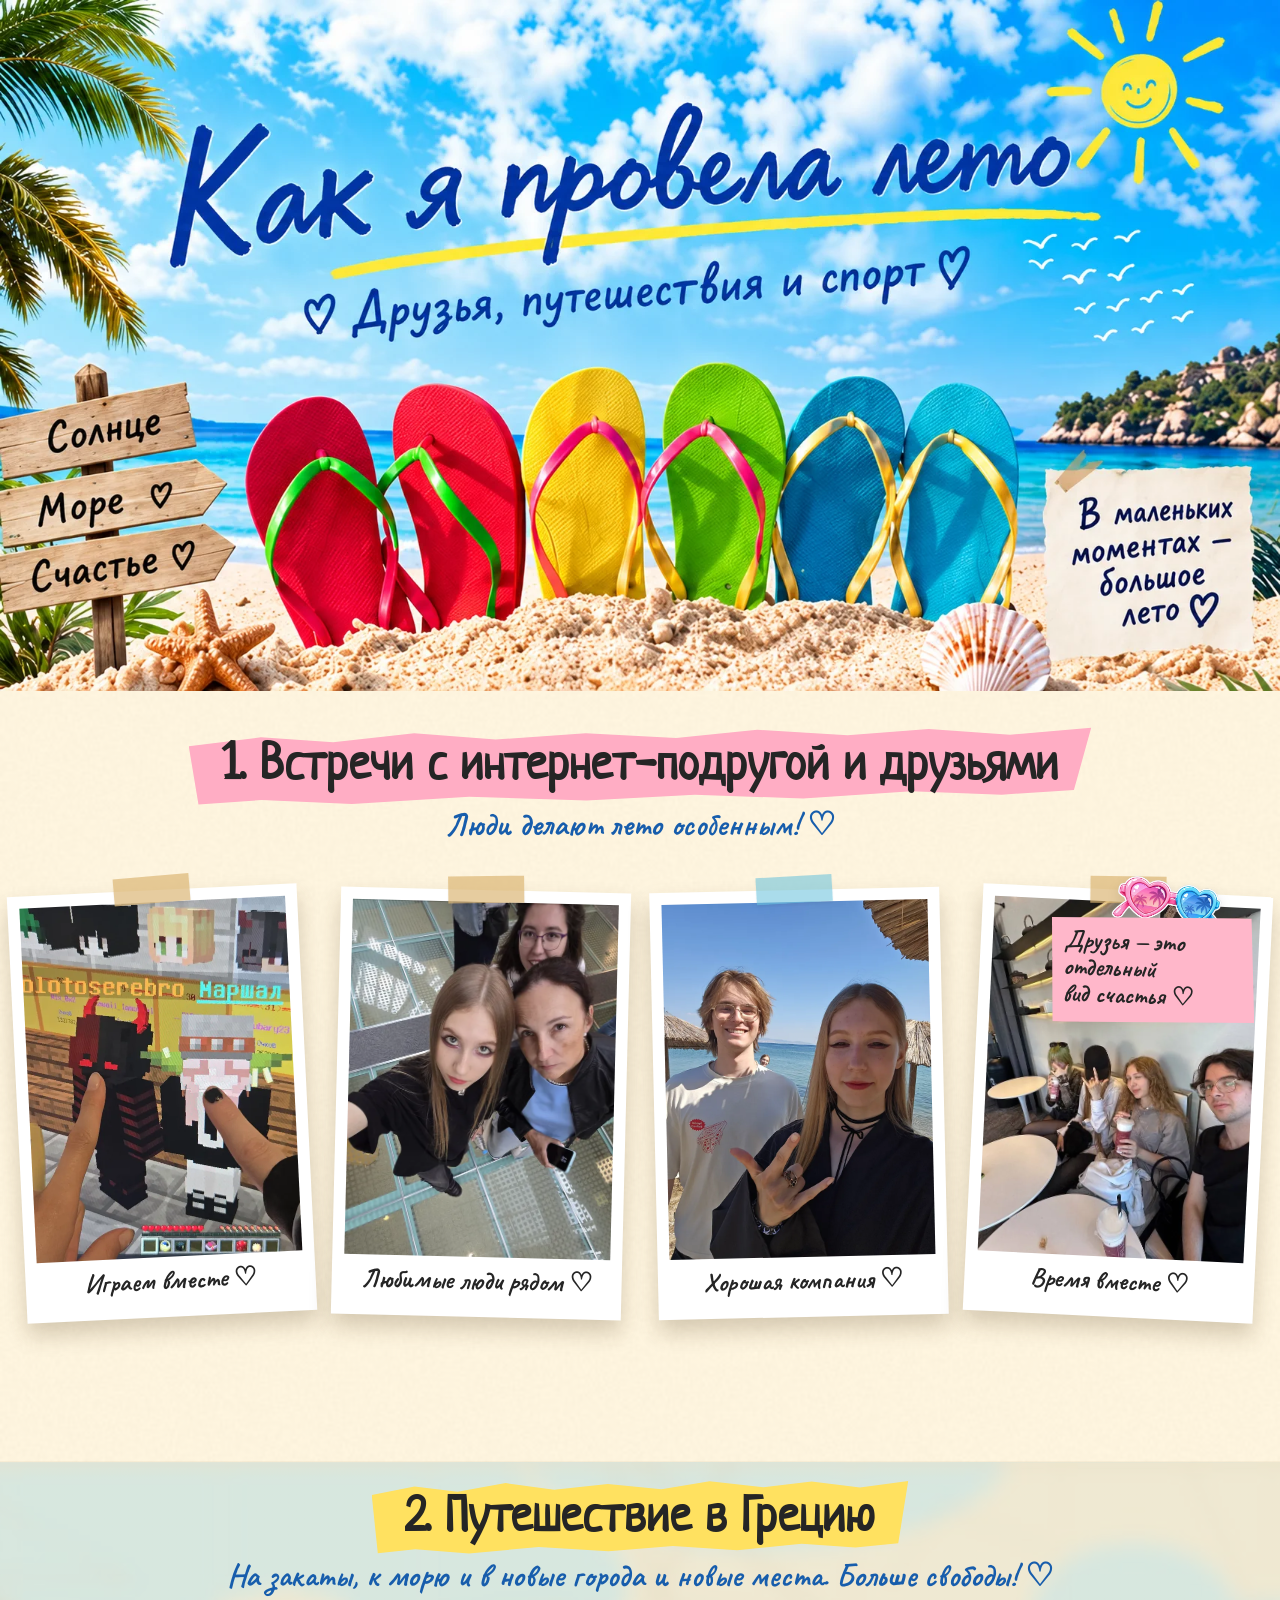
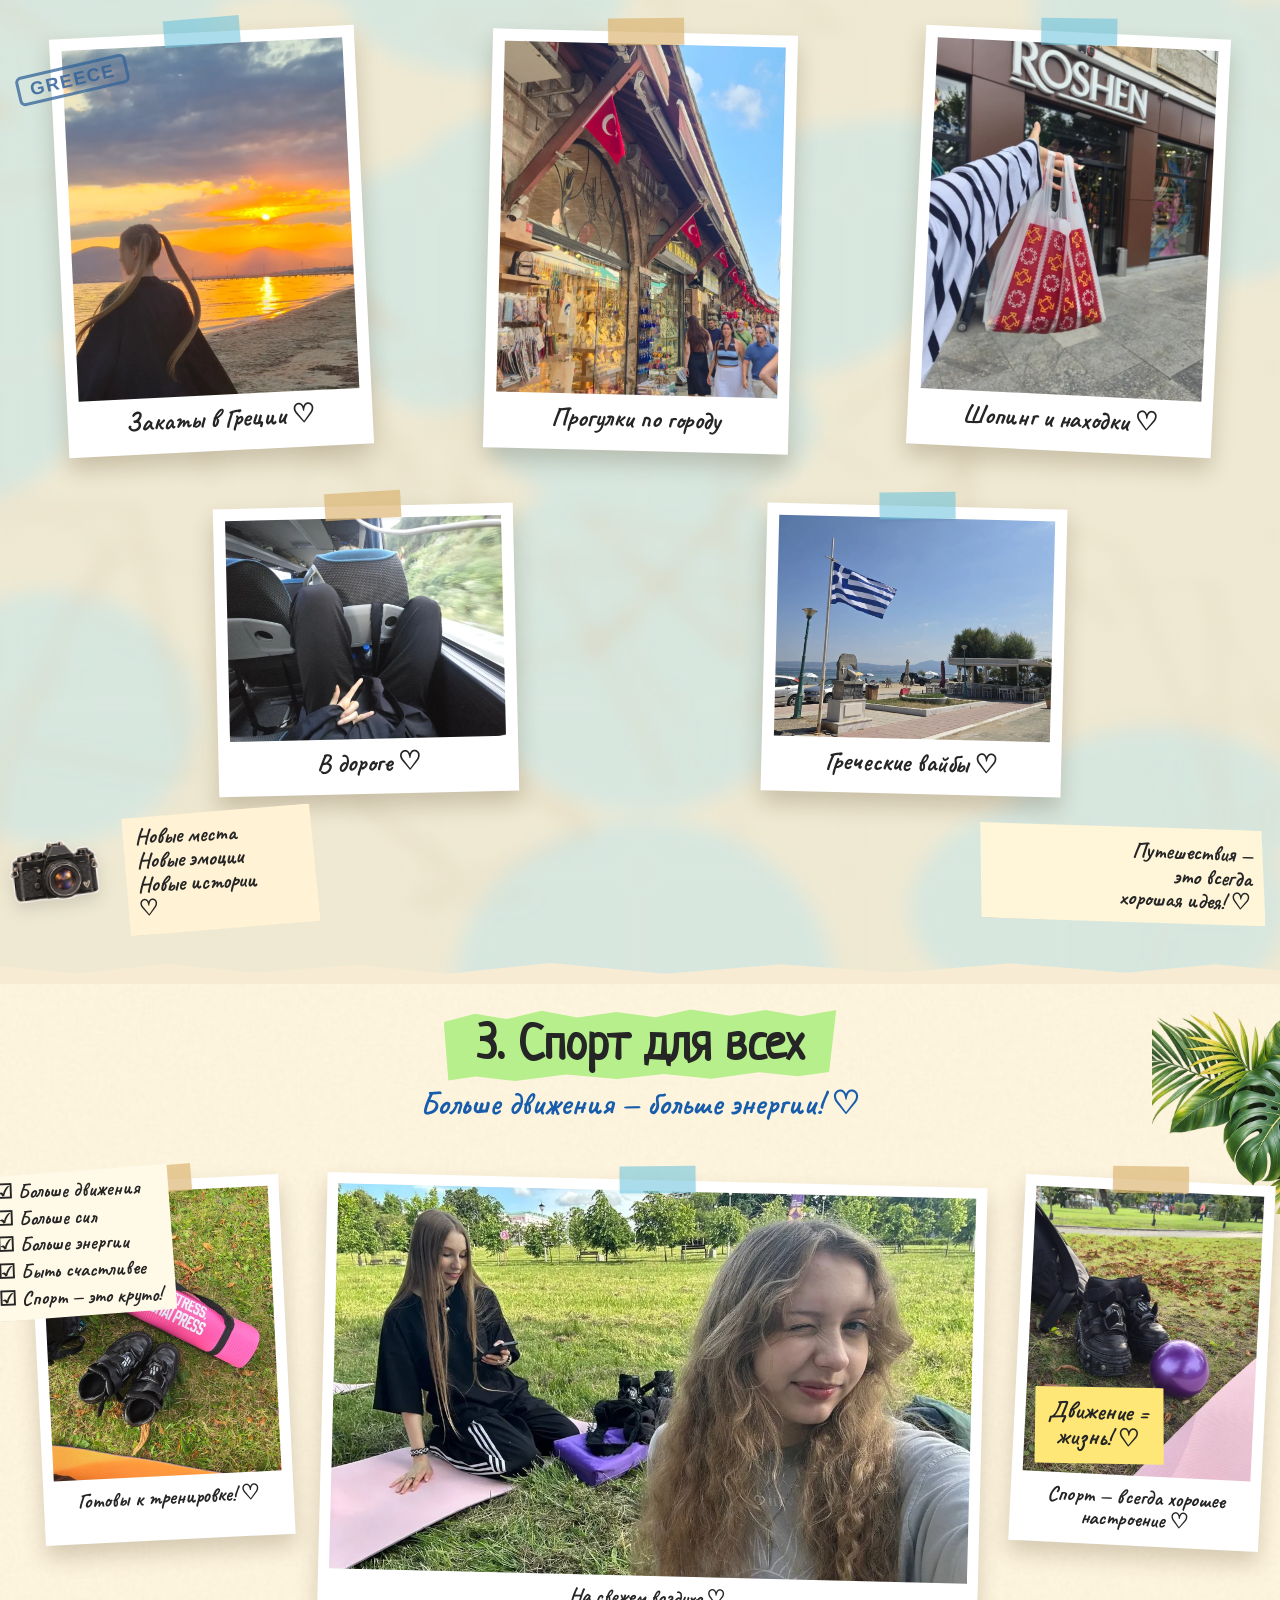
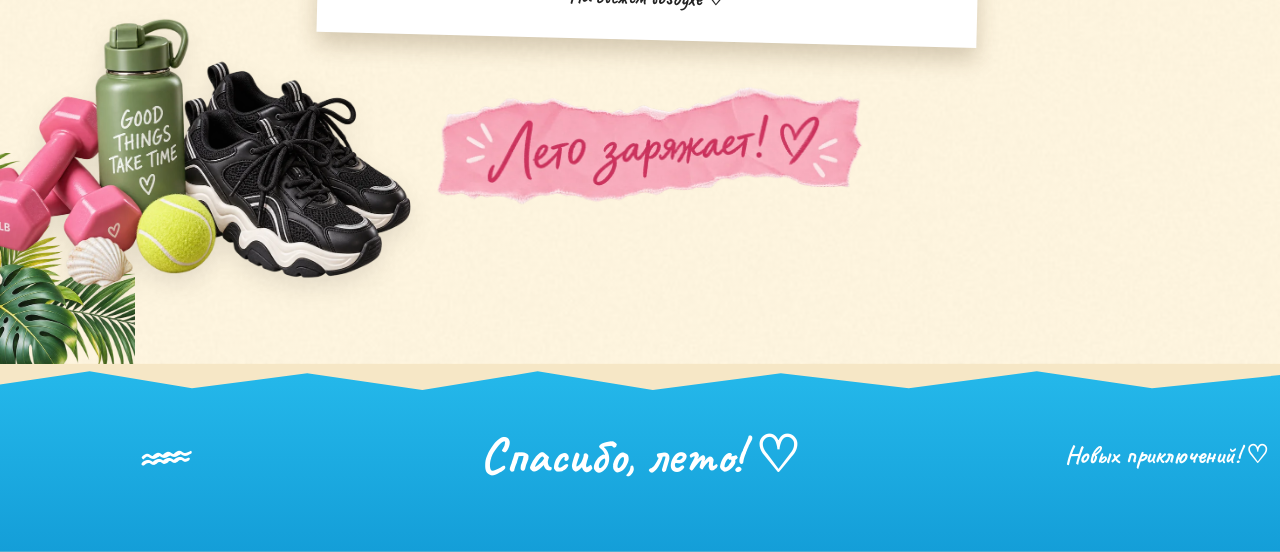
==== commit 678adc6a: "feat: update header in main" ====
--- a/index.html
+++ b/index.html
@@ -14,10 +14,7 @@
 </head>
 <body>
 <!-- HERO -->
-<header class="hero hero-flat" id="top" data-version="feature-header">
-  <div class="text-center py-2 bg-light">
-    <strong>Лето николь кот</strong>
-</div>
+<header class="hero hero-flat" id="top" data-version="main">
 <div class="container-fluid px-0">
 <img alt="Главный экран летнего скрапбука: Как я провела лето" class="hero-poster-flat img-fluid" decoding="async" fetchpriority="high" height="921" loading="eager" src="assets/images/hero/hero-poster-flat.webp" width="1707"/>
 </div>
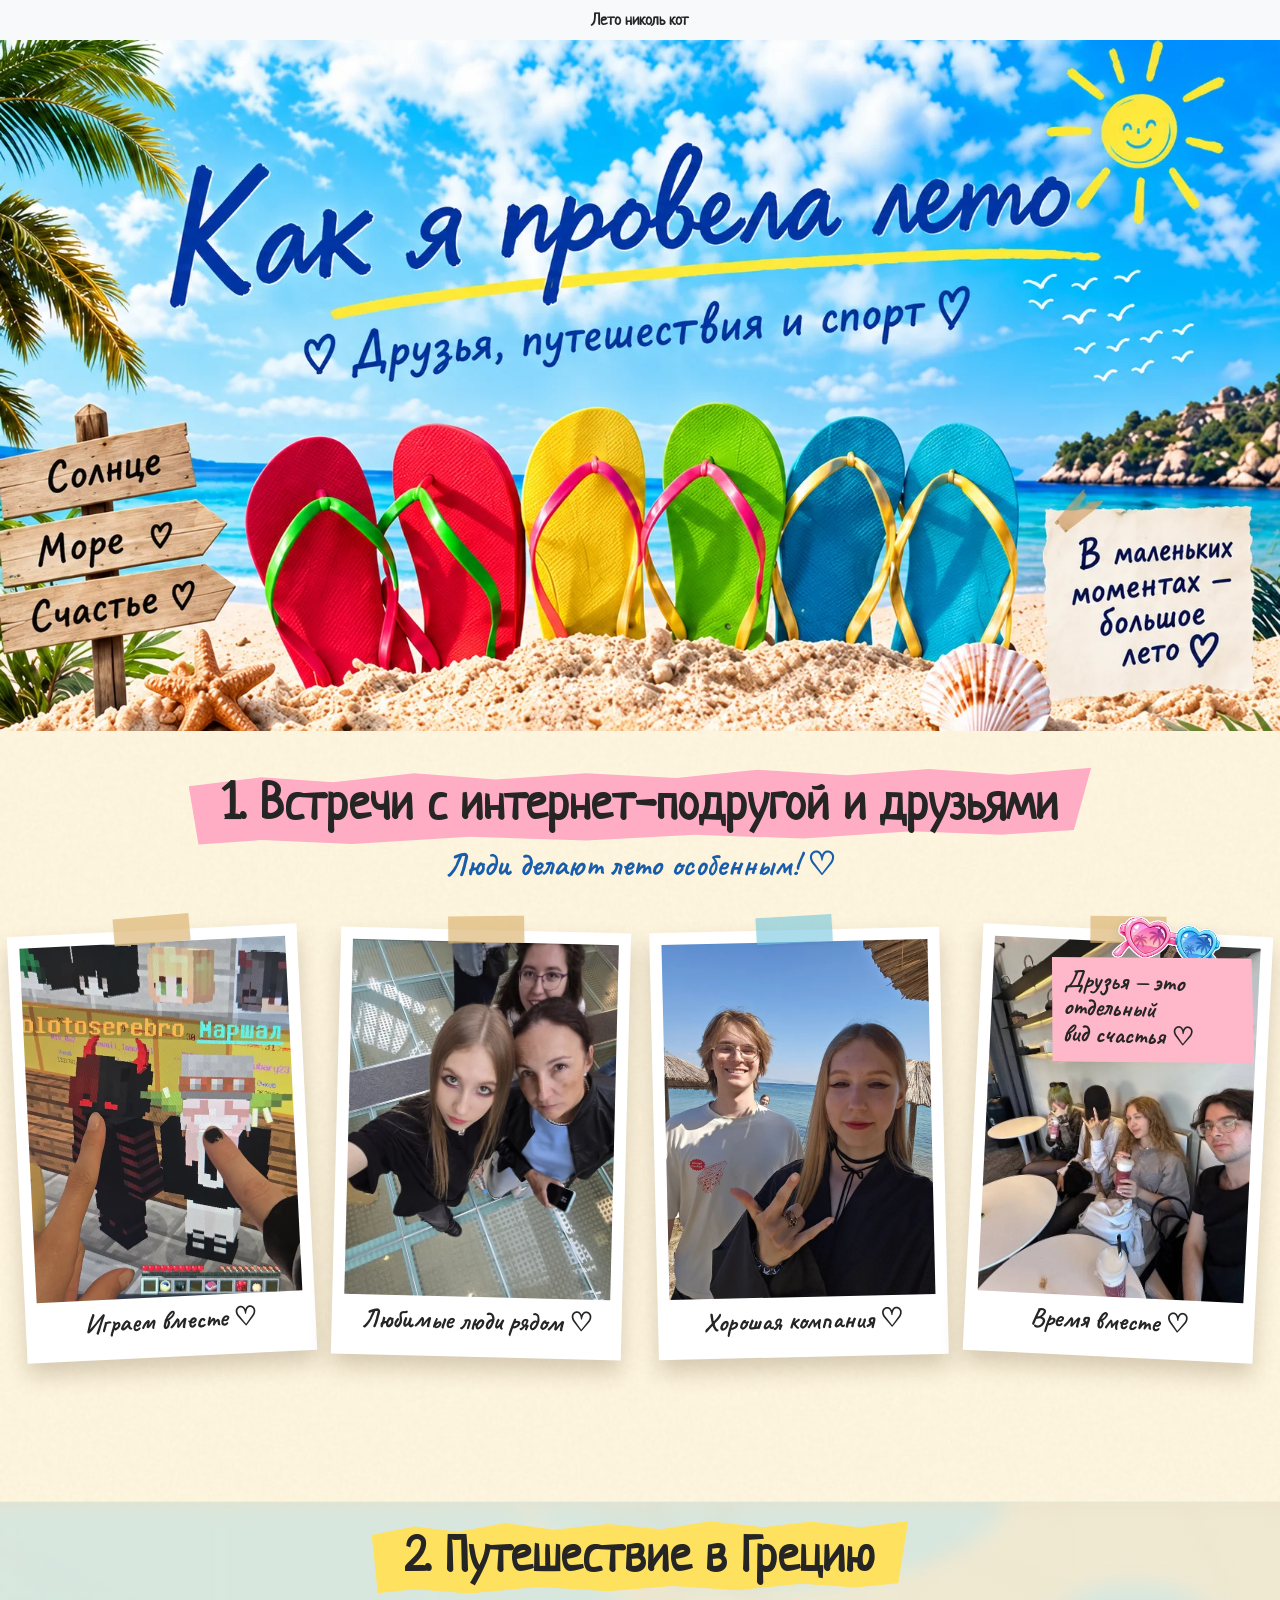
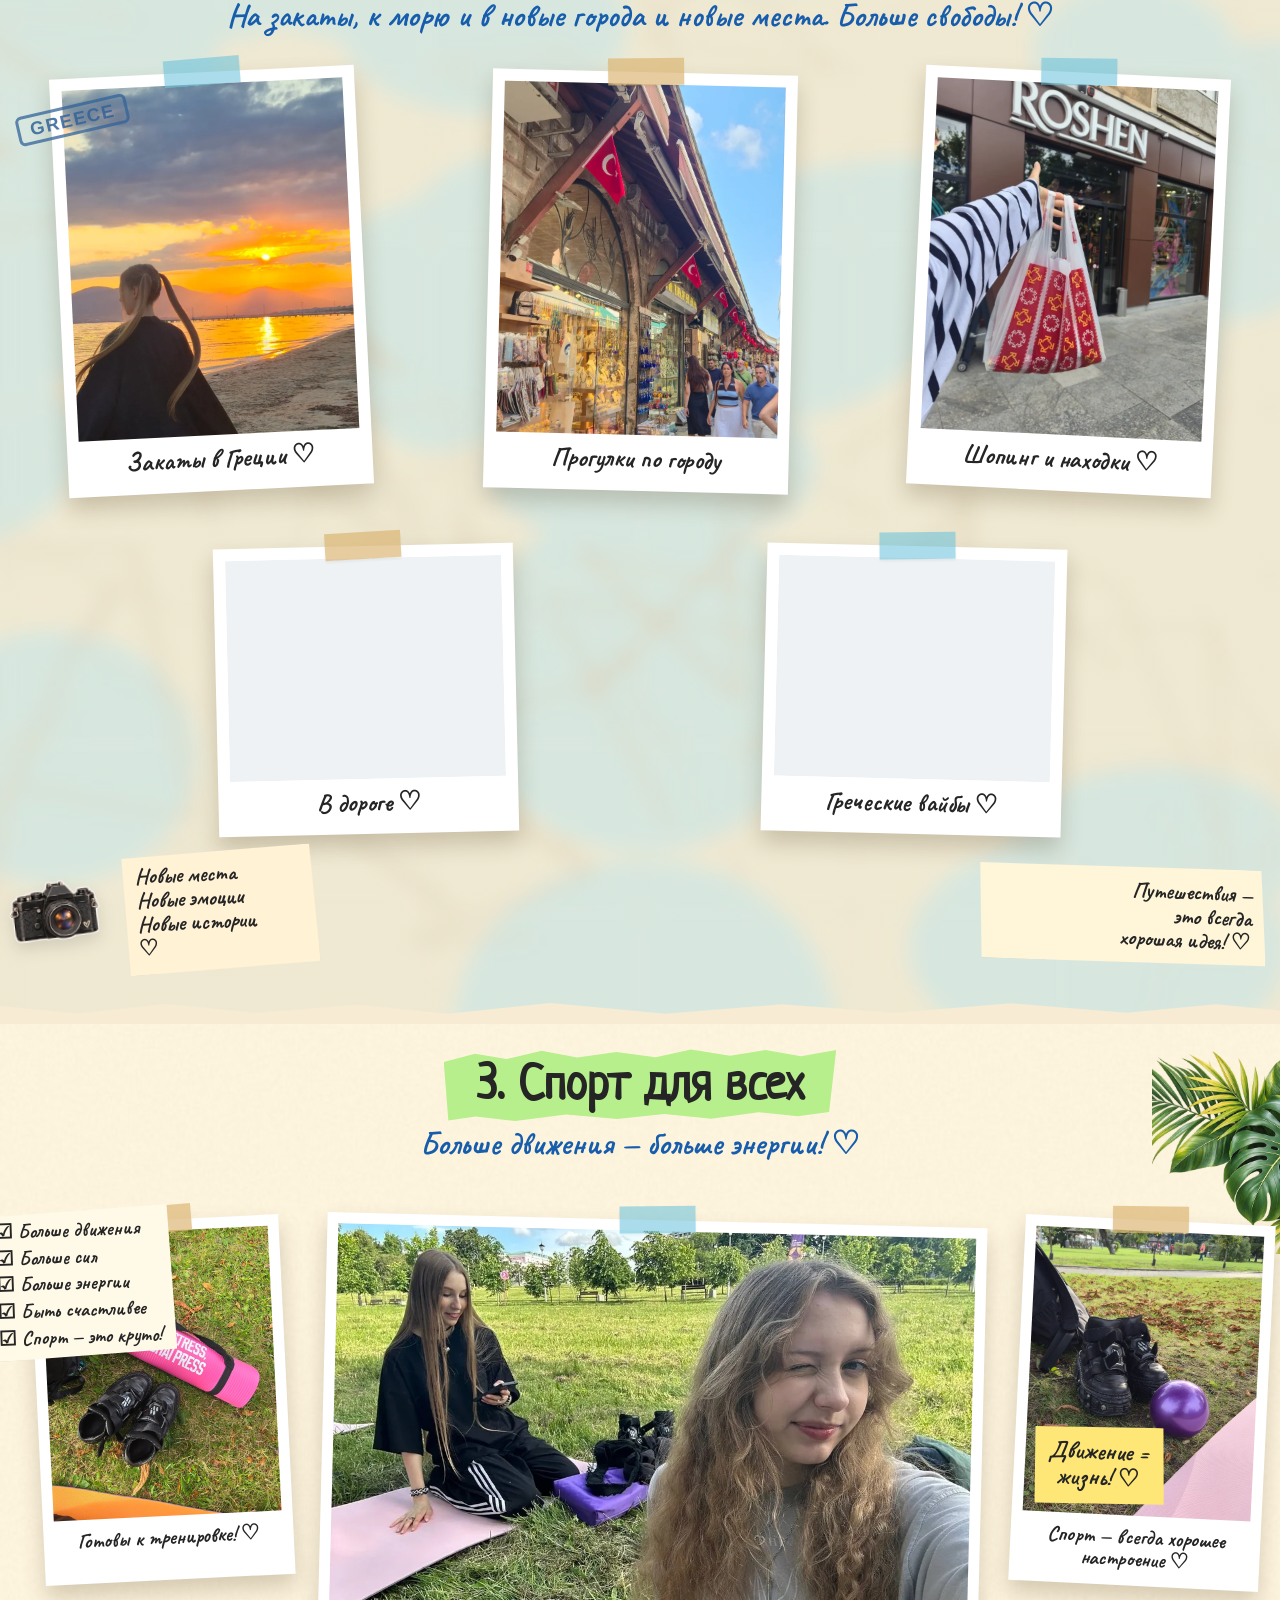
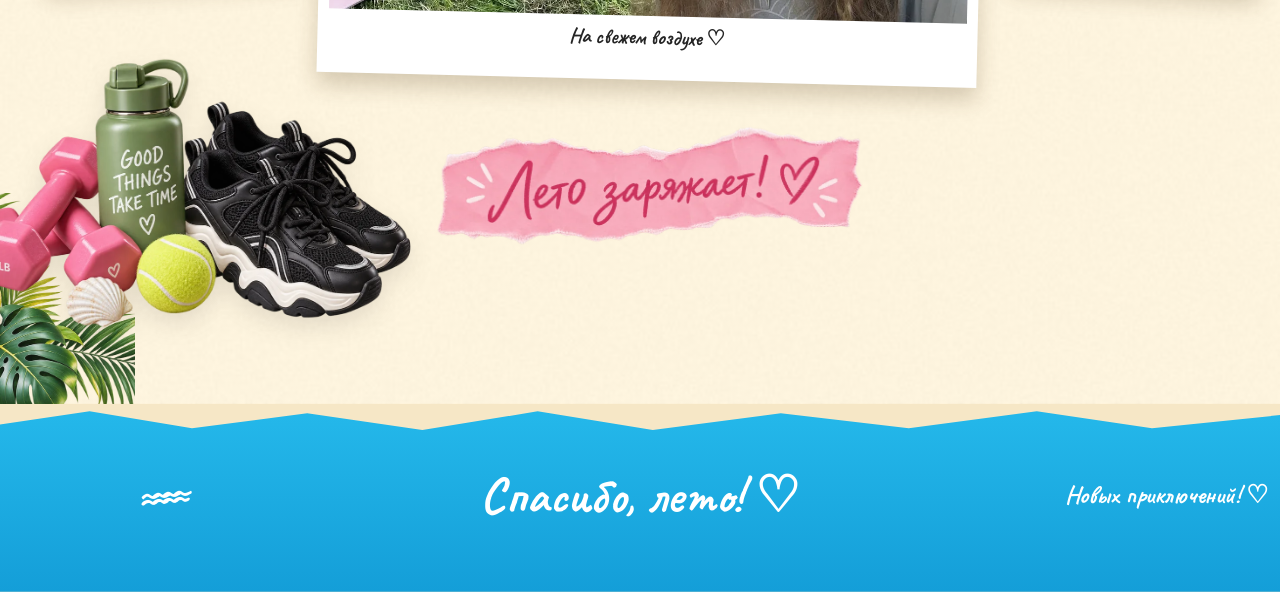
==== commit 85559d3f: "merge: resolve header conflict" ====
--- a/index.html
+++ b/index.html
@@ -14,7 +14,11 @@
 </head>
 <body>
 <!-- HERO -->
-<header class="hero hero-flat" id="top" data-version="main">
+<header class="hero hero-flat" id="top" data-version="feature-header">
+  <div class="text-center py-2 bg-light">
+    <strong>Лето николь кот</strong>
+</div>
+
 <div class="container-fluid px-0">
 <img alt="Главный экран летнего скрапбука: Как я провела лето" class="hero-poster-flat img-fluid" decoding="async" fetchpriority="high" height="921" loading="eager" src="assets/images/hero/hero-poster-flat.webp" width="1707"/>
 </div>
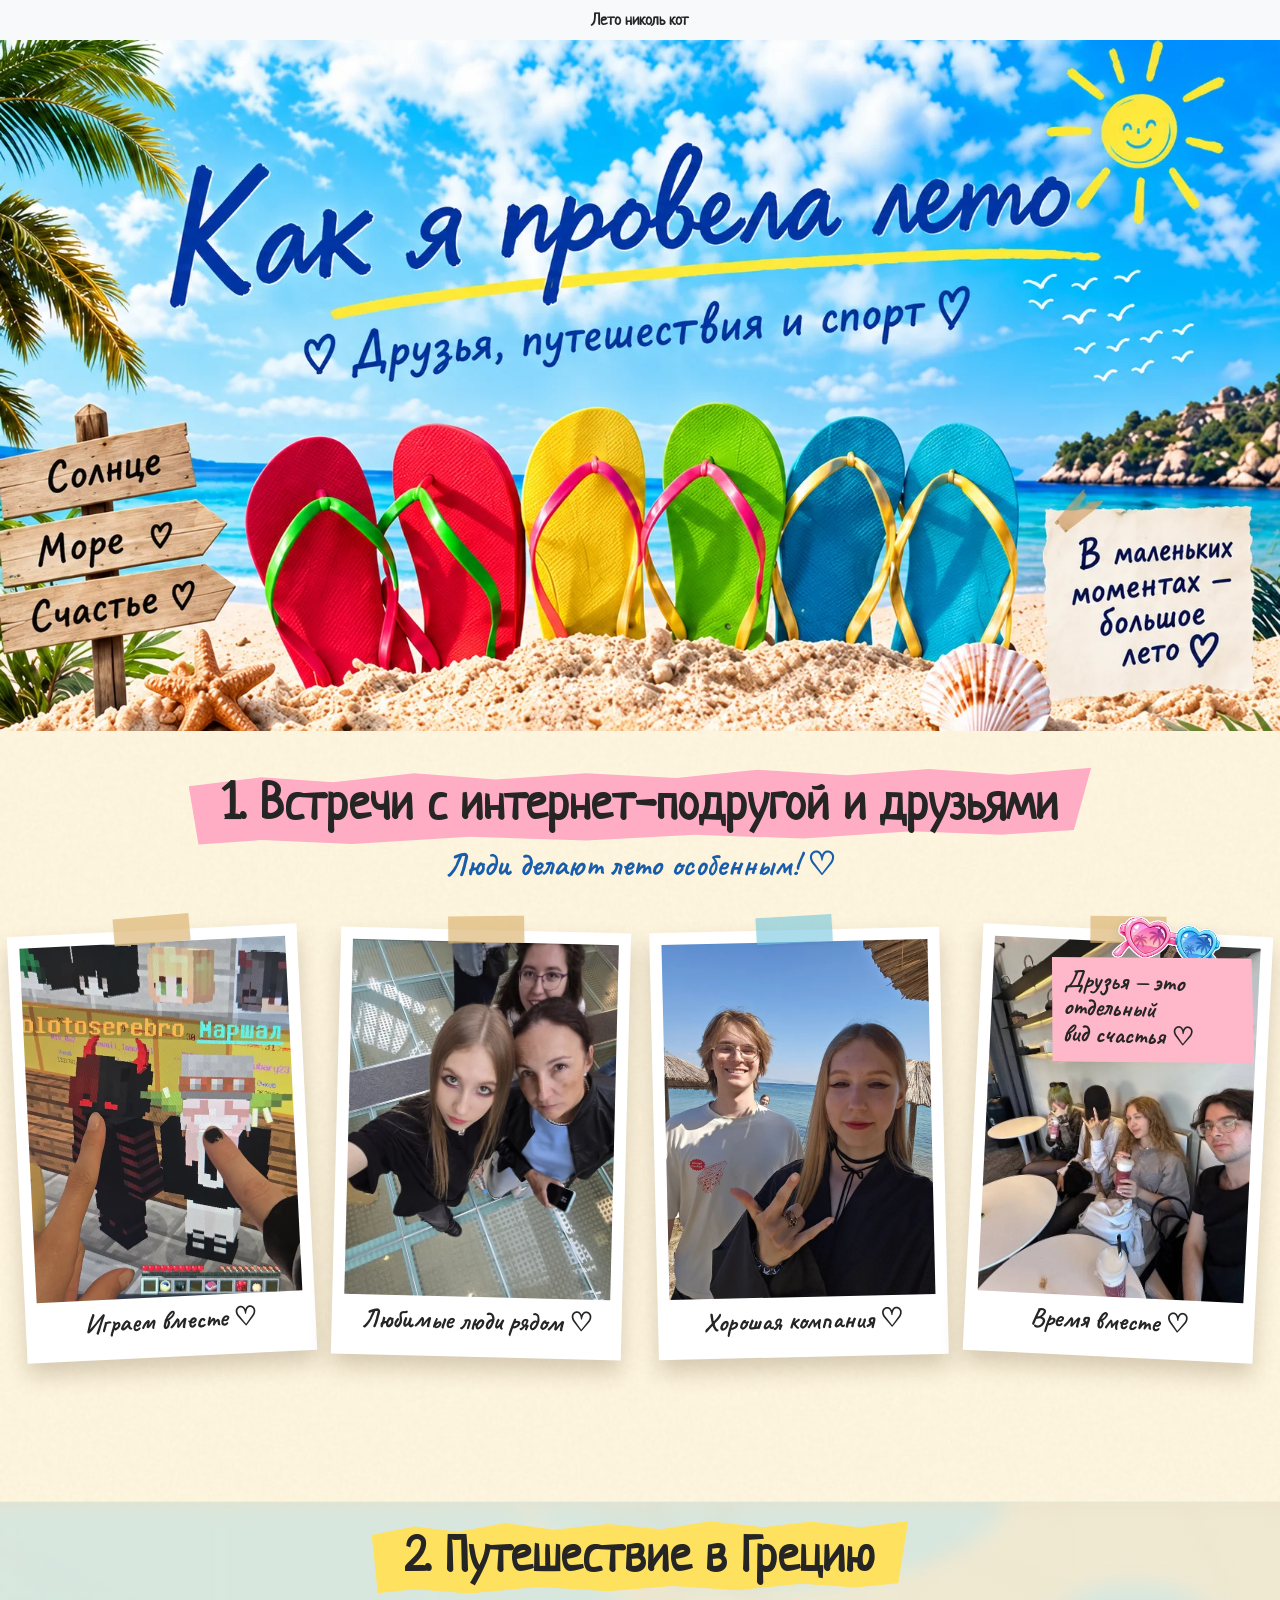
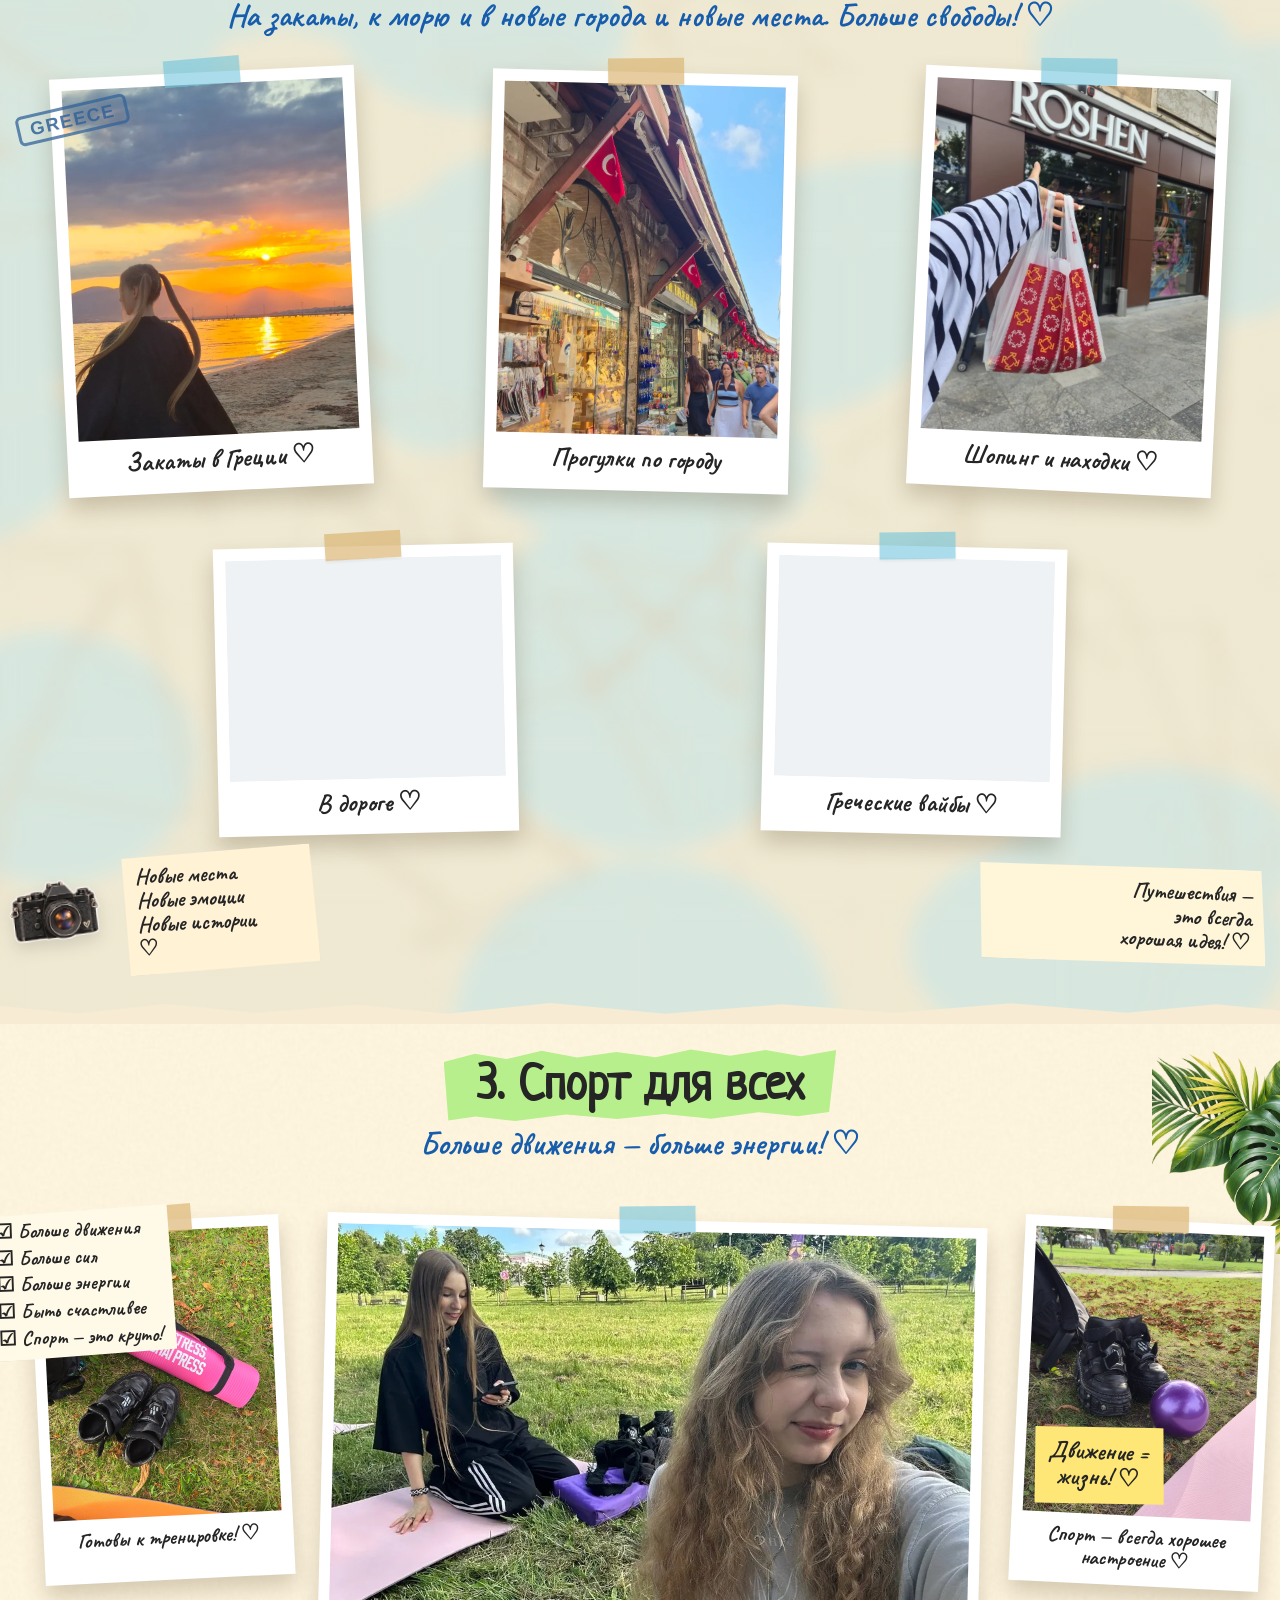
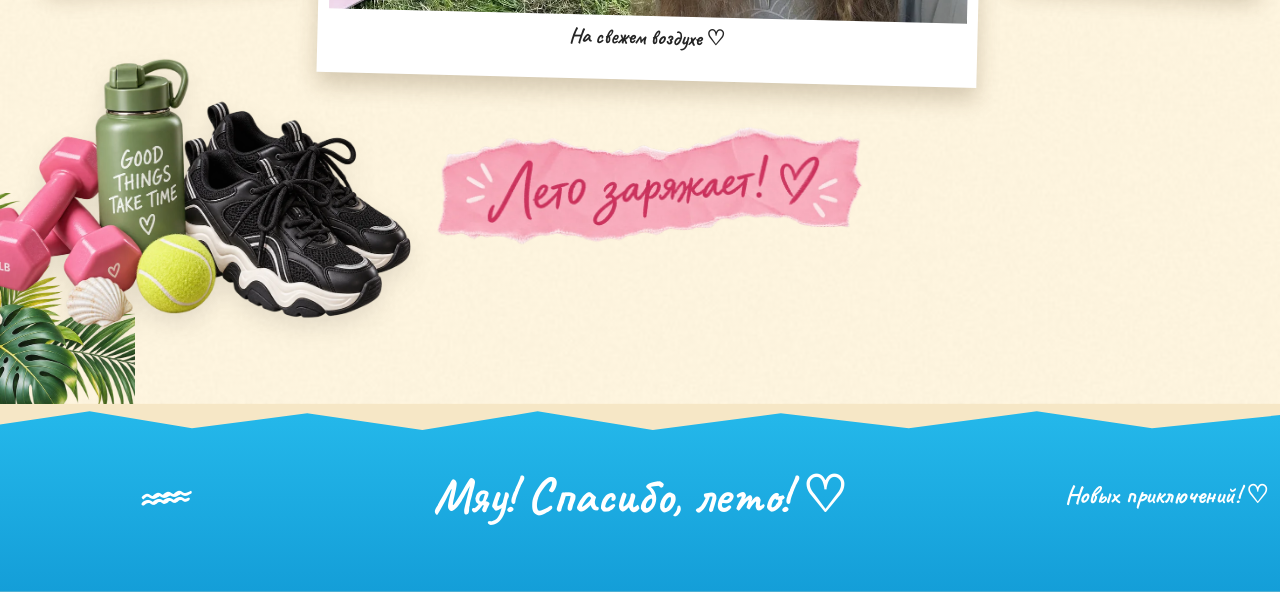
==== commit 9c71a34d: "feat: update footer" ====
--- a/index.html
+++ b/index.html
@@ -185,7 +185,7 @@
 <div class="container">
 <div class="row align-items-center gy-2 text-center">
 <div aria-hidden="true" class="col-md-3 d-none d-md-block footer-waves">≈≈≈≈</div>
-<div class="col-12 col-md-6"><strong>Спасибо, лето! ♡</strong></div>
+<div class="col-12 col-md-6"><strong>Мяу! Спасибо, лето! ♡</strong></div>
 <div class="col-12 col-md-3 text-md-end"><span>Новых приключений! ♡</span></div>
 </div>
 </div>
@@ -243,4 +243,4 @@
     }());
   </script>
 </body>
-</html>+</html>
